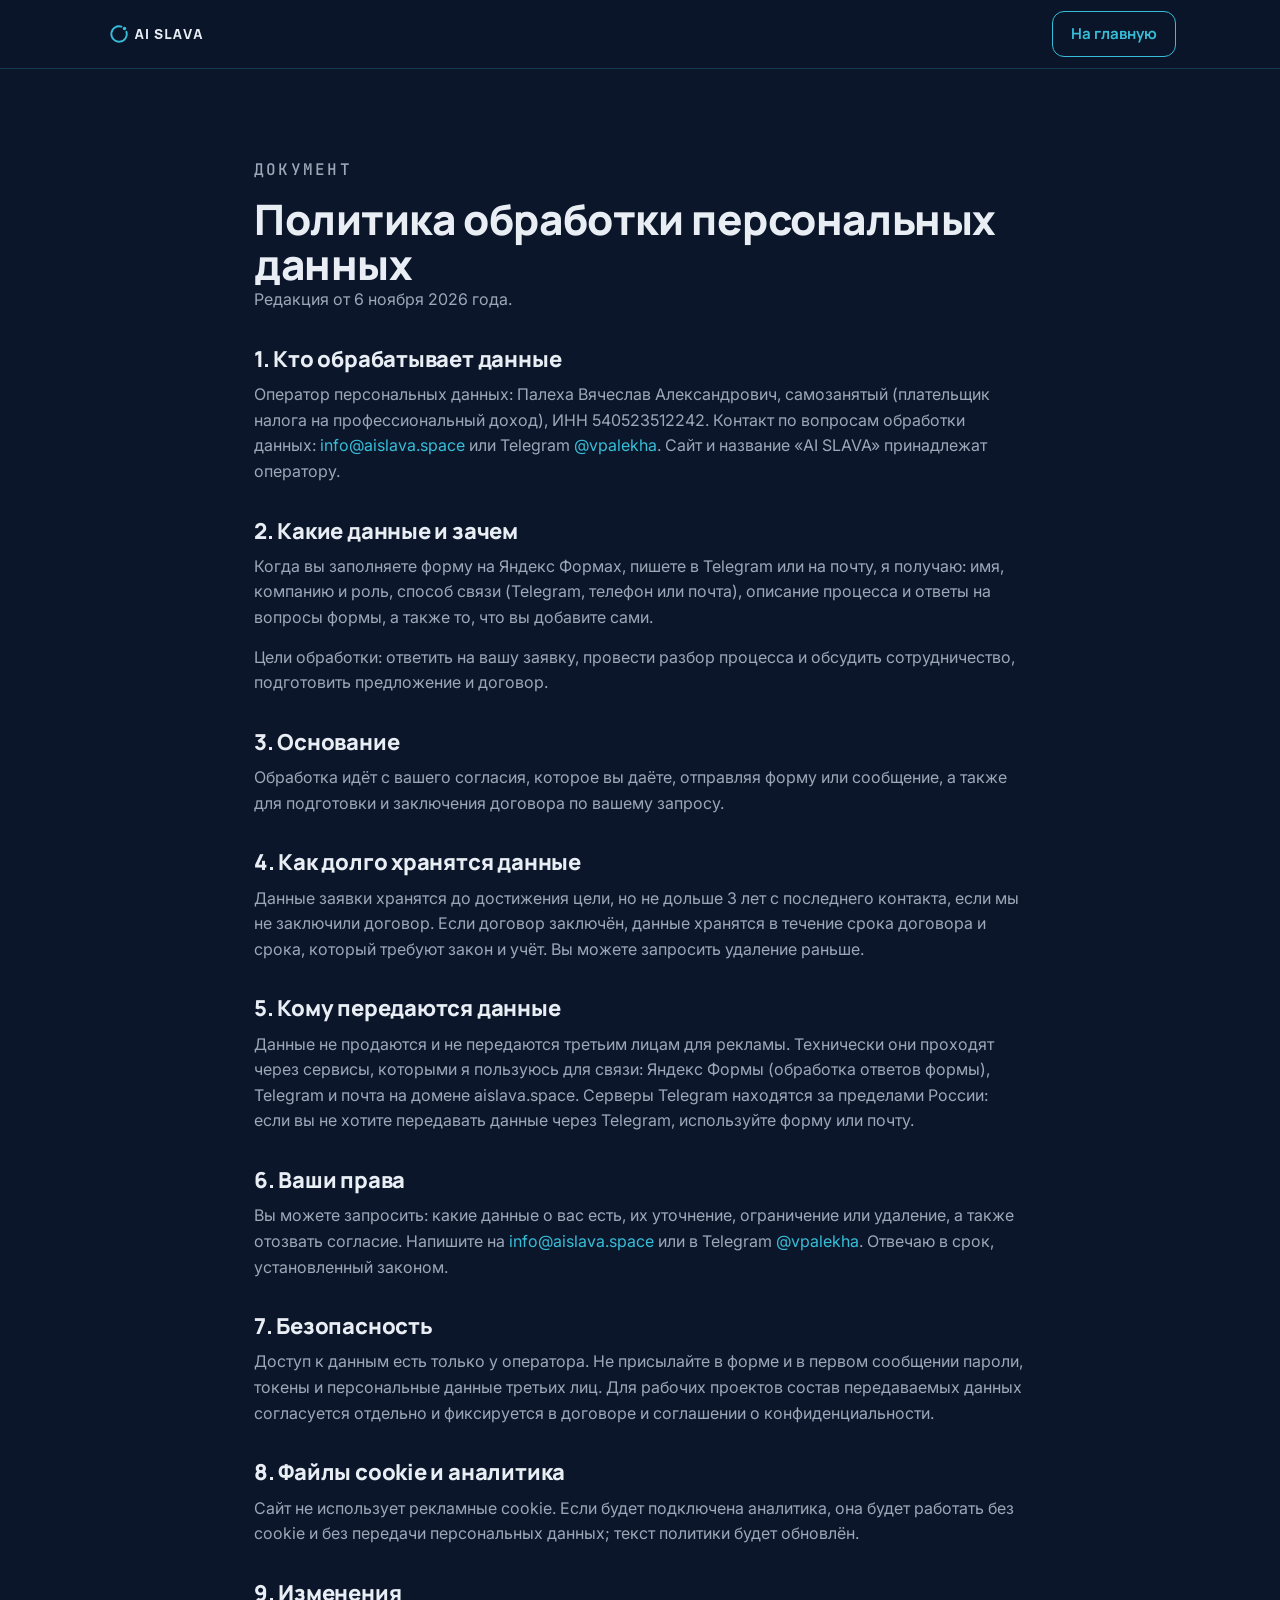
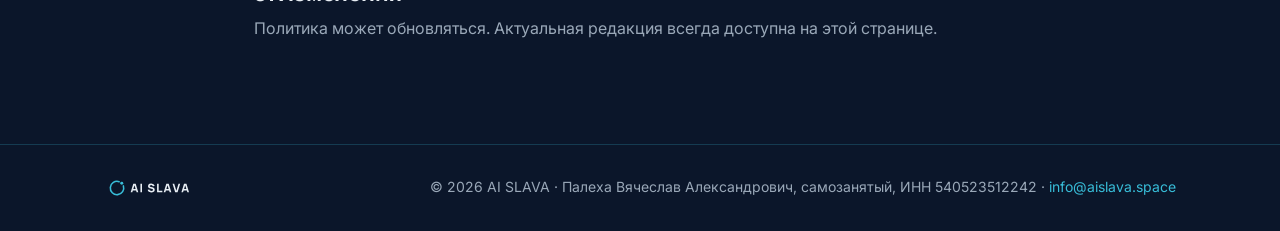
==== privacy.html @ 6f070983 "AI SLAVA landing v0.4: logistics-wide positioning, pilot, privacy policy Co-authored-by: Cursor <cur" ====
<!DOCTYPE html>
<html lang="ru">
<head>
  <meta charset="utf-8">
  <meta name="viewport" content="width=device-width, initial-scale=1">
  <title>Политика обработки персональных данных — AI SLAVA</title>
  <meta name="description" content="Как AI SLAVA обрабатывает персональные данные, которые вы оставляете в форме или в Telegram.">
  <meta name="theme-color" content="#0B162A">
  <meta name="robots" content="index, follow">
  <link rel="canonical" href="https://vyacheslavpalekha-maker.github.io/ai-slava-site/privacy.html">
  <link rel="icon" href="assets/logo/ai-slava-mark-on-dark.svg" type="image/svg+xml">
  <link rel="stylesheet" href="styles.css">
</head>
<body>

<header class="header">
  <div class="wrap header-inner">
    <a class="brand" href="./"><img src="assets/logo/ai-slava-horizontal-on-dark.svg" alt="AI SLAVA"></a>
    <a class="btn ghost" href="./">На главную</a>
  </div>
</header>

<main>
  <section class="section">
    <div class="wrap narrow doc">
      <p class="kicker">Документ</p>
      <h1 style="font-size:clamp(28px,4vw,42px)">Политика обработки персональных данных</h1>
      <p class="fine">Редакция от 6 ноября 2026 года.</p>

      <h2>1. Кто обрабатывает данные</h2>
      <p>Оператор персональных данных: Палеха Вячеслав Александрович, самозанятый (плательщик налога на профессиональный доход), ИНН 540523512242. Контакт по вопросам обработки данных: <a href="mailto:info@aislava.space">info@aislava.space</a> или Telegram <a href="https://t.me/vpalekha">@vpalekha</a>. Сайт и название «AI SLAVA» принадлежат оператору.</p>

      <h2>2. Какие данные и зачем</h2>
      <p>Когда вы заполняете форму на Яндекс Формах, пишете в Telegram или на почту, я получаю: имя, компанию и роль, способ связи (Telegram, телефон или почта), описание процесса и ответы на вопросы формы, а также то, что вы добавите сами.</p>
      <p>Цели обработки: ответить на вашу заявку, провести разбор процесса и обсудить сотрудничество, подготовить предложение и договор.</p>

      <h2>3. Основание</h2>
      <p>Обработка идёт с вашего согласия, которое вы даёте, отправляя форму или сообщение, а также для подготовки и заключения договора по вашему запросу.</p>

      <h2>4. Как долго хранятся данные</h2>
      <p>Данные заявки хранятся до достижения цели, но не дольше 3 лет с последнего контакта, если мы не заключили договор. Если договор заключён, данные хранятся в течение срока договора и срока, который требуют закон и учёт. Вы можете запросить удаление раньше.</p>

      <h2>5. Кому передаются данные</h2>
      <p>Данные не продаются и не передаются третьим лицам для рекламы. Технически они проходят через сервисы, которыми я пользуюсь для связи: Яндекс Формы (обработка ответов формы), Telegram и почта на домене aislava.space. Серверы Telegram находятся за пределами России: если вы не хотите передавать данные через Telegram, используйте форму или почту.</p>

      <h2>6. Ваши права</h2>
      <p>Вы можете запросить: какие данные о вас есть, их уточнение, ограничение или удаление, а также отозвать согласие. Напишите на <a href="mailto:info@aislava.space">info@aislava.space</a> или в Telegram <a href="https://t.me/vpalekha">@vpalekha</a>. Отвечаю в срок, установленный законом.</p>

      <h2>7. Безопасность</h2>
      <p>Доступ к данным есть только у оператора. Не присылайте в форме и в первом сообщении пароли, токены и персональные данные третьих лиц. Для рабочих проектов состав передаваемых данных согласуется отдельно и фиксируется в договоре и соглашении о конфиденциальности.</p>

      <h2>8. Файлы cookie и аналитика</h2>
      <p>Сайт не использует рекламные cookie. Если будет подключена аналитика, она будет работать без cookie и без передачи персональных данных; текст политики будет обновлён.</p>

      <h2>9. Изменения</h2>
      <p>Политика может обновляться. Актуальная редакция всегда доступна на этой странице.</p>
    </div>
  </section>
</main>

<footer class="footer">
  <div class="wrap footer-inner">
    <img src="assets/logo/ai-slava-horizontal-on-dark.svg" alt="AI SLAVA" width="170" height="26">
    <span>© 2026 AI SLAVA · Палеха Вячеслав Александрович, самозанятый, ИНН 540523512242 · <a href="mailto:info@aislava.space">info@aislava.space</a></span>
  </div>
</footer>

</body>
</html>
---- styles.css ----
/* AI SLAVA · лендинг v0.3 · стили по Brand Kit v1.0 */
@font-face { font-family: "Manrope"; src: url("fonts/Manrope.woff2") format("woff2"); font-weight: 200 800; font-display: swap; }
@font-face { font-family: "Inter"; src: url("fonts/Inter.woff2") format("woff2"); font-weight: 100 900; font-display: swap; }
@font-face { font-family: "JetBrains Mono"; src: url("fonts/JetBrainsMono.woff2") format("woff2"); font-weight: 100 800; font-display: swap; }

:root {
  --navy: #0B162A;
  --panel: #122036;
  --cyan: #38BDD8;
  --cloud: #E8EEF4;
  --slate: #9AA8B8;
  --mint: #7DCEA0;
  --line: rgba(56, 189, 216, 0.22);
  --head: "Manrope", "Segoe UI", sans-serif;
  --text: "Inter", "Segoe UI", sans-serif;
  --mono: "JetBrains Mono", "Consolas", monospace;
  --wrap: 1120px;
}

* { box-sizing: border-box; }
html { scroll-behavior: smooth; scroll-padding-top: 84px; }
body {
  margin: 0;
  background: var(--navy);
  color: var(--cloud);
  font-family: var(--text);
  font-size: 18px;
  line-height: 1.6;
  -webkit-font-smoothing: antialiased;
}
img { max-width: 100%; display: block; }
a { color: var(--cyan); text-decoration: none; }
a:hover { text-decoration: underline; }
p { margin: 0 0 14px; }
.wrap { max-width: var(--wrap); margin: 0 auto; padding: 0 24px; }

h1, h2, h3 { font-family: var(--head); font-weight: 800; margin: 0; letter-spacing: -0.01em; }
h1 { font-size: clamp(34px, 5.2vw, 56px); line-height: 1.08; }
h2 { font-size: clamp(28px, 3.6vw, 38px); line-height: 1.15; }
h3 { font-size: 21px; line-height: 1.3; font-weight: 700; }
.kicker { font-family: var(--mono); font-weight: 500; font-size: 13px; letter-spacing: 0.14em; text-transform: uppercase; color: var(--cyan); margin-bottom: 14px; }
.lead { font-size: 20px; color: var(--slate); max-width: 720px; }
.muted { color: var(--slate); }
.fine { font-size: 14px; color: var(--slate); }

/* кнопки и теги */
.btn { display: inline-block; font-family: var(--head); font-weight: 700; font-size: 16px; padding: 14px 26px; border-radius: 12px; background: var(--cyan); color: var(--navy); border: 1.5px solid var(--cyan); transition: transform .15s; }
.btn:hover { text-decoration: none; transform: translateY(-1px); }
.btn.ghost { background: transparent; color: var(--cyan); }
.tag { display: inline-block; font-family: var(--mono); font-weight: 500; font-size: 13px; letter-spacing: 0.04em; padding: 5px 14px; border: 1px solid var(--line); border-radius: 999px; color: var(--cloud); background: rgba(56, 189, 216, 0.06); }
.tag.result { color: var(--mint); border-color: rgba(125, 206, 160, .5); background: rgba(125, 206, 160, .07); }
.card { background: var(--panel); border: 1px solid var(--line); border-radius: 16px; padding: 26px; }

/* шапка */
.header { position: sticky; top: 0; z-index: 10; background: rgba(11, 22, 42, .92); backdrop-filter: blur(8px); border-bottom: 1px solid var(--line); }
.header-inner { display: flex; align-items: center; justify-content: space-between; gap: 24px; height: 68px; }
.brand img { height: 30px; width: auto; }
.nav { display: flex; gap: 26px; }
.nav a { color: var(--slate); font-size: 15px; }
.nav a:hover { color: var(--cloud); text-decoration: none; }
.header .btn { padding: 10px 18px; font-size: 15px; }

/* секции */
.section { padding: 88px 0; }
.section.alt { background: #0E1B31; border-top: 1px solid var(--line); border-bottom: 1px solid var(--line); }
.section-head { margin-bottom: 40px; }

/* герой */
.hero { position: relative; padding: 96px 0 80px; overflow: hidden; }
.hero::before { content: ""; position: absolute; inset: 0; background: url("assets/patterns/route.svg") repeat; background-size: 200px; opacity: .55;
  -webkit-mask-image: linear-gradient(90deg, transparent 35%, #000 100%); mask-image: linear-gradient(90deg, transparent 35%, #000 100%); }
.hero .wrap { position: relative; }
.hero h1 { max-width: 820px; }
.hero .lead { margin: 24px 0 32px; }
.hero-actions { display: flex; gap: 14px; flex-wrap: wrap; align-items: center; margin-bottom: 14px; }
.hero-note { margin-bottom: 36px; }
:focus-visible { outline: 2px solid var(--cyan); outline-offset: 3px; border-radius: 4px; }
.chips { display: flex; gap: 10px; flex-wrap: wrap; }

/* услуги */
.grid-3 { display: grid; grid-template-columns: repeat(3, 1fr); gap: 20px; }
.loss { border-top: 2px solid rgba(56, 189, 216, .5); }
.loss .num { font-family: var(--mono); font-weight: 500; font-size: 14px; color: var(--cyan); letter-spacing: .1em; margin-bottom: 10px; }
.loss p { color: var(--slate); font-size: 16px; margin: 8px 0 0; }

.services-grid { display: grid; grid-template-columns: repeat(6, 1fr); gap: 20px; }
.services-grid .service { grid-column: span 2; }
.services-grid .service.wide { grid-column: span 3; }
.services-grid .service.featured { grid-column: 1 / -1; display: grid; grid-template-columns: 1fr 1.2fr; gap: 36px; align-items: center; border-color: rgba(125, 206, 160, .5); background: linear-gradient(135deg, #14263f 0%, var(--panel) 70%); padding: 34px; }
.featured-head { display: flex; gap: 20px; align-items: center; }
.featured-head img { margin-bottom: 0; width: 56px; height: 56px; flex: none; }
.featured-head h3 { font-size: 28px; margin-top: 10px; }
.featured-body p { font-size: 17px; color: var(--cloud); margin: 0 0 12px; }
.featured-body .plus { color: var(--slate); }
.featured-body .plus b { color: var(--mint); font-weight: 600; }
.service img { width: 44px; height: 44px; margin-bottom: 16px; }
.service p { color: var(--slate); font-size: 16px; margin: 8px 0 0; }
.note { margin-top: 28px; }

/* процесс */
.steps { display: grid; grid-template-columns: repeat(4, 1fr); gap: 20px; counter-reset: s; }
.step { position: relative; }
.step .num { font-family: var(--mono); font-weight: 500; font-size: 14px; color: var(--cyan); letter-spacing: .1em; margin-bottom: 10px; }
.step p { color: var(--slate); font-size: 16px; margin: 8px 0 0; }
.step .when { margin-top: 14px; }

/* кейс */
.case { display: grid; grid-template-columns: 1.05fr 1fr; gap: 40px; align-items: center; }
.case-cover { border: 1px solid var(--line); border-radius: 18px; overflow: hidden; }
.case-title { font-size: clamp(26px, 3.2vw, 34px); line-height: 1.15; font-weight: 800; margin: 14px 0 16px; }
.case-text { min-width: 0; }
.case-media { display: flex; flex-direction: column; gap: 20px; order: -1; min-width: 0; }
.demo { display: grid; grid-template-columns: 230px 1fr; gap: 20px; align-items: center; background: var(--panel); border: 1px solid var(--line); border-radius: 18px; padding: 16px; }
.demo video { width: 100%; aspect-ratio: 2 / 3; border-radius: 12px; background: var(--navy); object-fit: cover; }
.demo-text p { margin: 8px 0 0; font-size: 15px; color: var(--slate); }
.case-stats { display: grid; grid-template-columns: repeat(3, 1fr); gap: 12px; margin: 26px 0; }
.stat { background: var(--panel); border: 1px solid var(--line); border-radius: 14px; padding: 16px 16px; min-width: 0; }
.stat b { display: block; font-family: var(--head); font-weight: 800; font-size: 30px; line-height: 1.05; color: var(--mint); white-space: nowrap; }
.stat span { font-size: 14px; color: var(--slate); }
.case-points { margin: 0 0 26px; padding: 0; list-style: none; }
.case-points li { padding-left: 20px; position: relative; margin-bottom: 8px; color: var(--cloud); font-size: 17px; }
.case-points li::before { content: ""; position: absolute; left: 0; top: .7em; width: 8px; height: 8px; border-radius: 50%; background: var(--cyan); }

/* вторичная ссылка, ховеры */
.link-arrow { font-family: var(--head); font-weight: 600; font-size: 16px; color: var(--cyan); align-self: center; padding: 14px 4px; }
.link-arrow span { display: inline-block; transition: transform .15s; }
.link-arrow:hover { text-decoration: none; }
.link-arrow:hover span { transform: translateX(4px); }
.card { transition: border-color .15s; }
.card:hover { border-color: var(--cyan); }

/* что на выходе */
.deliver { display: grid; grid-template-columns: 1.1fr 1fr; gap: 48px; align-items: center; }
.deliver h2 { margin-bottom: 22px; }
.check { list-style: none; margin: 0 0 20px; padding: 0; }
.check li { position: relative; padding-left: 28px; margin-bottom: 12px; font-size: 17px; color: var(--slate); }
.check li b { color: var(--cloud); font-weight: 600; }
.check li::before { content: ""; position: absolute; left: 0; top: .45em; width: 14px; height: 8px; border-left: 2.5px solid var(--cyan); border-bottom: 2.5px solid var(--cyan); transform: rotate(-45deg); }
.mock { background: var(--panel); border: 1px solid var(--line); border-radius: 18px; padding: 26px; }
.mock-top { display: flex; justify-content: space-between; align-items: center; gap: 12px; flex-wrap: wrap; margin-bottom: 18px; }
.mock-title { font-family: var(--head); font-weight: 800; font-size: 24px; margin-bottom: 18px; }
.mock-cols { display: grid; grid-template-columns: 1fr 1fr; gap: 14px; }
.mock-col { border: 1px solid var(--line); border-radius: 12px; padding: 16px; }
.mock-col.first { border-color: var(--cyan); }
.mock-col p { margin: 6px 0 0; font-size: 15px; color: var(--cloud); }
.mock-label { font-family: var(--mono); font-size: 13px; letter-spacing: .12em; text-transform: uppercase; color: var(--slate); }
.mock-col.first .mock-label { color: var(--cyan); }
.labels { display: flex; gap: 8px; flex-wrap: wrap; margin-top: 10px; }

/* кому подходит */
.split { display: grid; grid-template-columns: 1fr 1fr; gap: 20px; }
.fit h3 { margin-bottom: 14px; }
.fit ul { margin: 0; padding: 0; list-style: none; }
.fit li { position: relative; padding-left: 22px; margin-bottom: 11px; font-size: 16px; color: var(--slate); }
.fit li::before { content: ""; position: absolute; left: 0; top: .62em; width: 9px; height: 9px; border-radius: 50%; }
.fit.yes li::before { background: var(--cyan); }
.fit.no li::before { background: transparent; border: 2px solid var(--slate); }
.fit.yes { border-color: rgba(56, 189, 216, .45); }

/* ещё работы */
.work { display: flex; flex-direction: column; gap: 6px; }
.work h3 { margin-top: 10px; }
.work p { color: var(--slate); font-size: 16px; flex: 1; margin: 8px 0 14px; }
.mono { font-family: var(--mono); }
.work .tag { align-self: flex-start; }

/* факты об авторе */
.facts { display: grid; grid-template-columns: repeat(3, 1fr); gap: 16px; margin-top: 44px; }
.facts .stat { padding: 22px 24px; }
.facts .stat b { color: var(--cyan); font-size: 44px; }
.facts .stat span { font-size: 15px; }

/* основатель */
.founder { display: grid; grid-template-columns: 280px 1fr; gap: 44px; align-items: center; }
.founder img { border-radius: 18px; border: 1px solid var(--line); width: 100%; aspect-ratio: 4 / 5; object-fit: cover; object-position: 50% 0; }
.founder h2 { margin-bottom: 16px; }

/* контакты */
.cta { text-align: center; background: var(--panel); border: 1px solid var(--line); border-radius: 22px; padding: 56px 28px; position: relative; overflow: hidden; }
.cta::before { content: ""; position: absolute; inset: 0; background: url("assets/patterns/nodes.svg") repeat; opacity: .5; }
.cta > * { position: relative; }
.cta .lead { margin: 18px auto 30px; }
.cta-actions { display: flex; gap: 14px; justify-content: center; flex-wrap: wrap; }
.contacts { display: flex; gap: 28px; justify-content: center; flex-wrap: wrap; margin-top: 30px; font-size: 16px; }
.cta-note { margin: 22px auto 0; max-width: 560px; }

.footer { border-top: 1px solid var(--line); padding: 30px 0; color: var(--slate); font-size: 14px; }
.footer-inner { display: flex; justify-content: space-between; gap: 20px; flex-wrap: wrap; align-items: center; }
.footer img { height: 26px; width: auto; }

@media (max-width: 900px) {
  .grid-3 { grid-template-columns: 1fr 1fr; }
  .steps { grid-template-columns: 1fr 1fr; }
  .case, .founder, .deliver, .split { grid-template-columns: 1fr; }
  .case-media { order: 0; }
  .services-grid { grid-template-columns: 1fr 1fr; }
  .services-grid .service, .services-grid .service.wide { grid-column: span 1; }
  .services-grid .service.featured { grid-column: 1 / -1; grid-template-columns: 1fr; gap: 20px; }
  .founder img { max-width: 260px; }
  .nav { display: none; }
}
@media (max-width: 600px) {
  .header .btn { font-size: 13px; padding: 8px 12px; }
  .header-inner { gap: 12px; }
  .brand img { height: 24px; }
  .case-stats, .facts { grid-template-columns: 1fr; }
  .demo { grid-template-columns: 1fr; }
  .demo video { max-width: 260px; margin: 0 auto; }
  .mock-cols { grid-template-columns: 1fr; }
  .hero-actions .btn, .cta-actions .btn { width: 100%; text-align: center; height: 56px; line-height: 28px; }
  .hero-actions { gap: 8px; }
  .stat b { font-size: 28px; }
  .grid-3, .steps, .services-grid { grid-template-columns: 1fr; }
  .services-grid .service.featured { padding: 24px; }
  .featured-head h3 { font-size: 24px; }
  .hero-actions { flex-direction: column; align-items: stretch; }
  .chips .tag { border-radius: 14px; }
  .facts .stat b { font-size: 36px; }
  .section { padding: 60px 0; }
  .hero { padding: 64px 0 56px; }
}

/* ===== v0.4 ===== */
.ribbon { display: inline-flex; align-items: center; gap: 10px; margin: 0 0 28px; padding: 9px 18px; border: 1px solid rgba(125, 206, 160, .5); border-radius: 999px; background: rgba(125, 206, 160, .07); color: var(--mint); font-family: var(--mono); font-size: 14px; letter-spacing: .03em; }
.ribbon:hover { text-decoration: none; background: rgba(125, 206, 160, .14); }
.ribbon .dot { width: 8px; height: 8px; border-radius: 50%; background: var(--mint); }
.hero-founder { display: flex; align-items: center; gap: 14px; margin: 0 0 22px; }
.hero-founder img { width: 56px; height: 56px; border-radius: 50%; object-fit: cover; object-position: 50% 8%; border: 1px solid var(--line); flex: none; }
.hero-founder b { display: block; font-family: var(--head); font-weight: 700; font-size: 16px; }
.hero-founder span { font-size: 14px; color: var(--slate); }
.tag.method { color: var(--slate); border-color: rgba(154, 168, 184, .45); background: rgba(154, 168, 184, .07); }

.seg-grid { display: grid; grid-template-columns: 1fr 1fr; gap: 20px; }
.seg h3 { margin-bottom: 14px; }
.seg ul { margin: 0; padding: 0; list-style: none; }
.seg li { position: relative; padding-left: 20px; margin-bottom: 10px; font-size: 16px; color: var(--slate); }
.seg li::before { content: ""; position: absolute; left: 0; top: .62em; width: 8px; height: 8px; border-radius: 50%; background: var(--cyan); }

.dept { display: flex; flex-direction: column; gap: 6px; }
.dept .tag { align-self: flex-start; }
.dept h3 { margin-top: 10px; }
.dept p { color: var(--slate); font-size: 16px; margin: 8px 0 0; }

.narrow { max-width: 820px; }
.acc { background: var(--panel); border: 1px solid var(--line); border-radius: 14px; margin-bottom: 12px; padding: 0 22px; }
.acc summary { cursor: pointer; list-style: none; padding: 18px 28px 18px 0; font-family: var(--head); font-weight: 700; font-size: 18px; position: relative; }
.acc summary::-webkit-details-marker { display: none; }
.acc summary::after { content: "+"; position: absolute; right: 0; top: 50%; transform: translateY(-50%); font-family: var(--mono); font-size: 22px; color: var(--cyan); }
.acc[open] summary::after { content: "–"; }
.acc[open] { border-color: var(--cyan); }
.acc p { margin: 0 0 18px; color: var(--slate); font-size: 16px; }

.pilot { display: grid; grid-template-columns: 1fr 1.1fr; gap: 44px; align-items: start; padding: 40px; border-color: rgba(125, 206, 160, .5); background: linear-gradient(135deg, #14263f 0%, var(--panel) 70%); }
.pilot-cols { display: grid; gap: 22px; }
.pilot .check { margin: 10px 0 0; }
.pilot .check li { font-size: 16px; margin-bottom: 8px; }

.doc h2 { font-size: 22px; margin: 34px 0 10px; }
.doc p { color: var(--slate); font-size: 16px; }

@media (max-width: 900px) {
  .seg-grid, .pilot { grid-template-columns: 1fr; }
  .pilot { padding: 26px; gap: 28px; }
}
@media (max-width: 900px) {
  .facts { grid-template-columns: 1fr; }
  .facts .stat b { white-space: normal; }
}
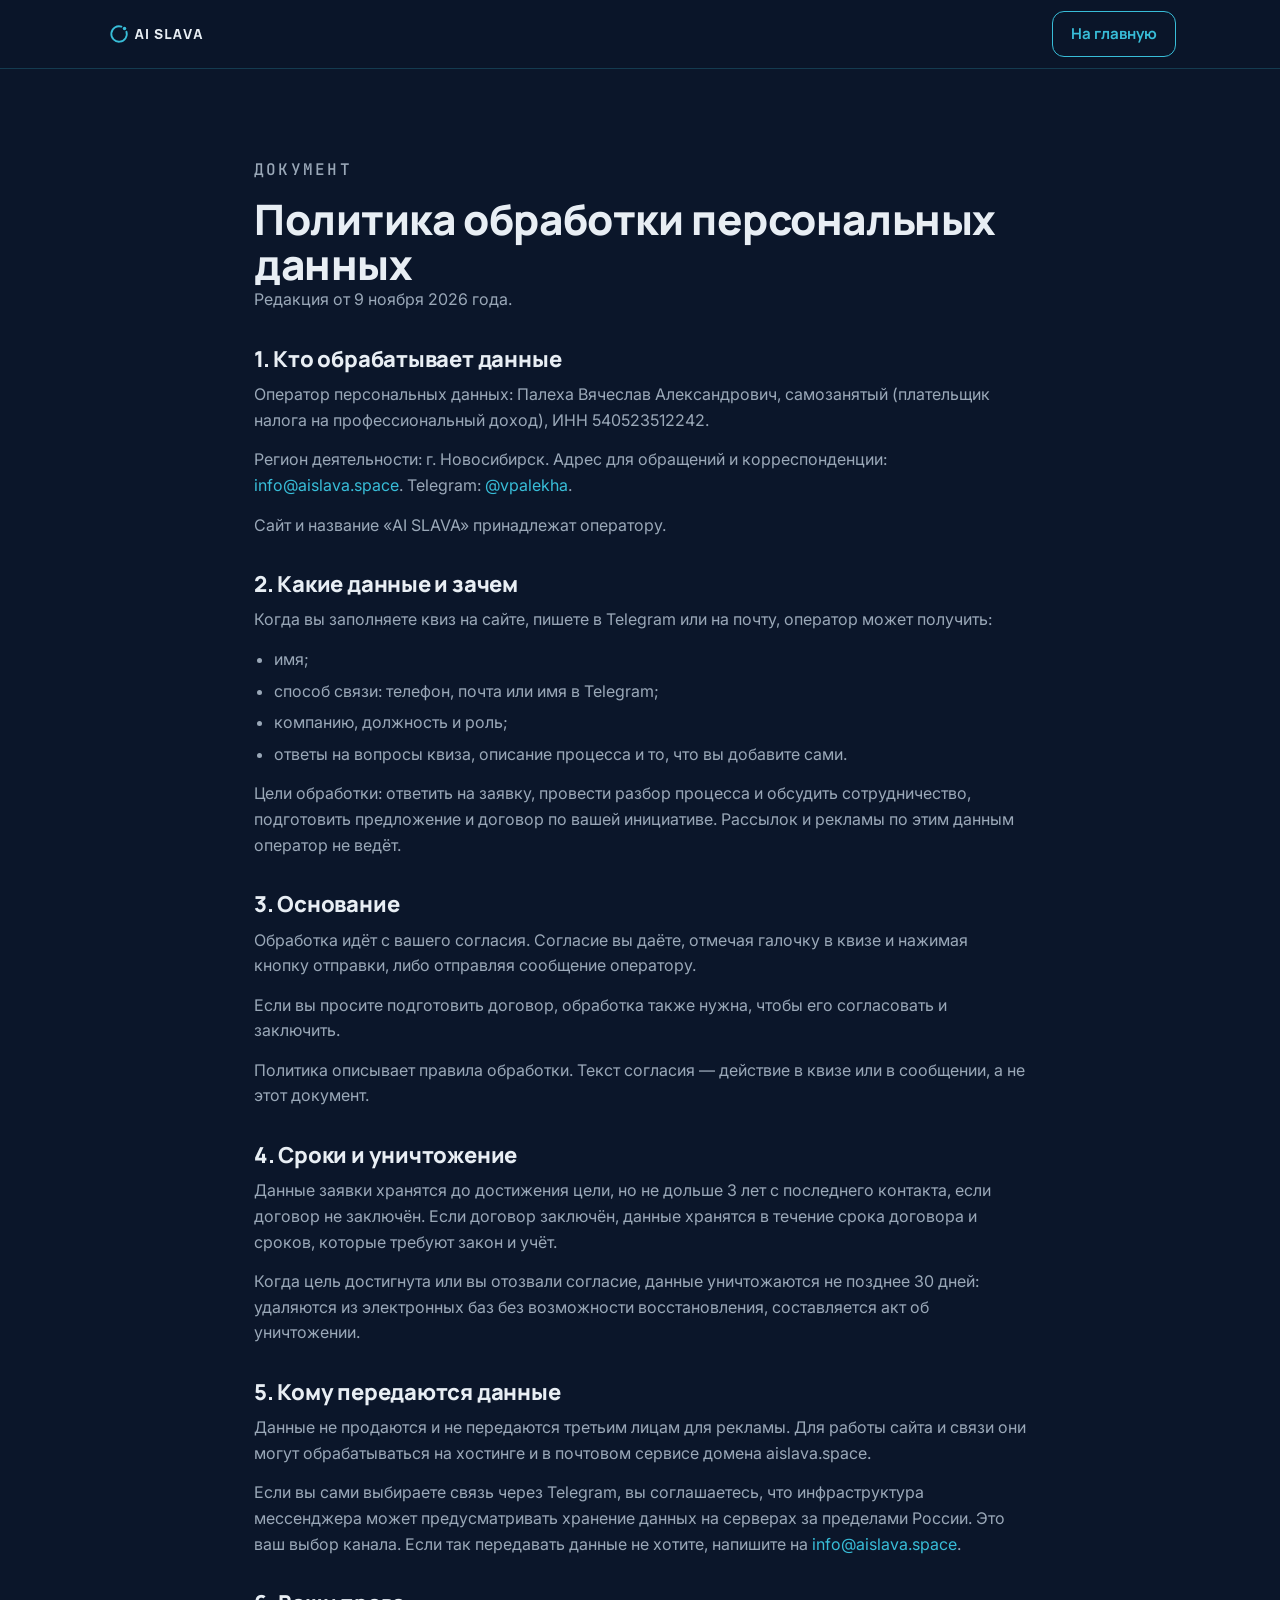
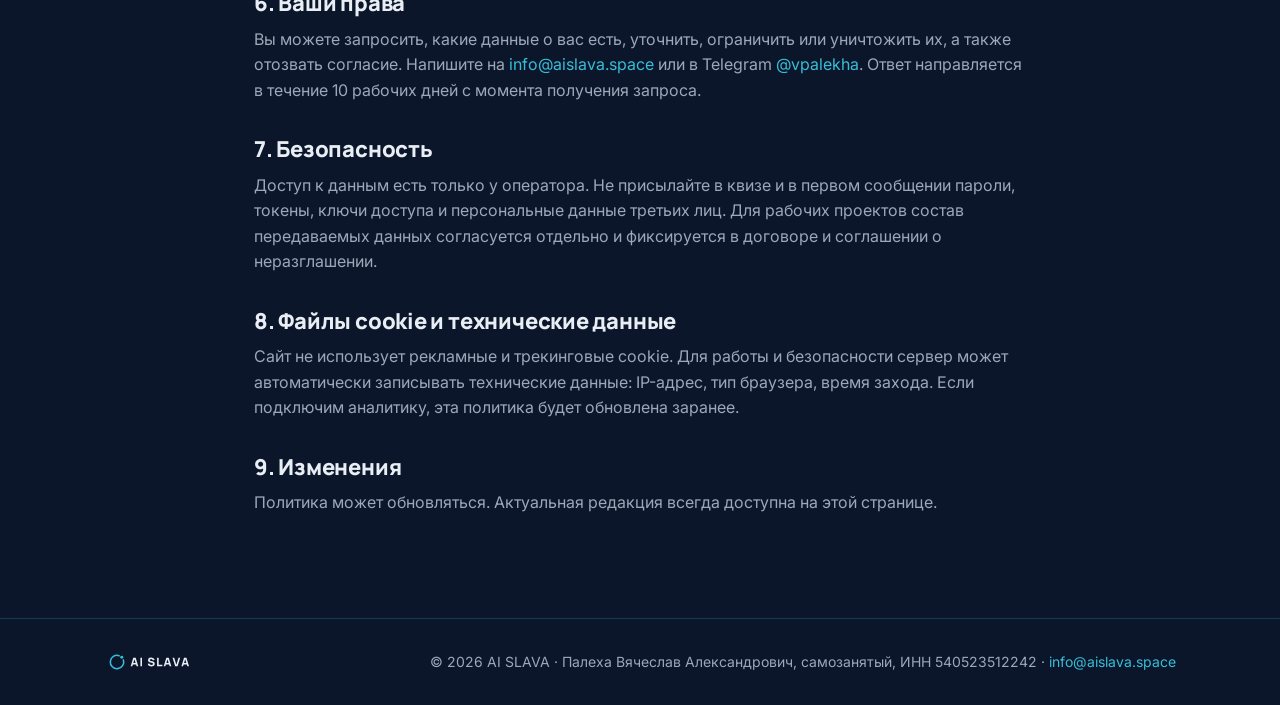
==== commit 1f154bf1: "Publish AI SLAVA landing v0.5 on aislava.space Co-authored-by: Cursor <cursoragent@cursor.com>" ====
--- a/privacy.html
+++ b/privacy.html
@@ -4,10 +4,10 @@
   <meta charset="utf-8">
   <meta name="viewport" content="width=device-width, initial-scale=1">
   <title>Политика обработки персональных данных — AI SLAVA</title>
-  <meta name="description" content="Как AI SLAVA обрабатывает персональные данные, которые вы оставляете в форме или в Telegram.">
+  <meta name="description" content="Как AI SLAVA обрабатывает персональные данные, которые вы оставляете в квизе, в Telegram или на почте.">
   <meta name="theme-color" content="#0B162A">
   <meta name="robots" content="index, follow">
-  <link rel="canonical" href="https://vyacheslavpalekha-maker.github.io/ai-slava-site/privacy.html">
+  <link rel="canonical" href="https://aislava.space/privacy.html">
   <link rel="icon" href="assets/logo/ai-slava-mark-on-dark.svg" type="image/svg+xml">
   <link rel="stylesheet" href="styles.css">
 </head>
@@ -25,32 +25,44 @@
     <div class="wrap narrow doc">
       <p class="kicker">Документ</p>
       <h1 style="font-size:clamp(28px,4vw,42px)">Политика обработки персональных данных</h1>
-      <p class="fine">Редакция от 6 ноября 2026 года.</p>
+      <p class="fine">Редакция от 9 ноября 2026 года.</p>
 
       <h2>1. Кто обрабатывает данные</h2>
-      <p>Оператор персональных данных: Палеха Вячеслав Александрович, самозанятый (плательщик налога на профессиональный доход), ИНН 540523512242. Контакт по вопросам обработки данных: <a href="mailto:info@aislava.space">info@aislava.space</a> или Telegram <a href="https://t.me/vpalekha">@vpalekha</a>. Сайт и название «AI SLAVA» принадлежат оператору.</p>
+      <p>Оператор персональных данных: Палеха Вячеслав Александрович, самозанятый (плательщик налога на профессиональный доход), ИНН 540523512242.</p>
+      <p>Регион деятельности: г. Новосибирск. Адрес для обращений и корреспонденции: <a href="mailto:info@aislava.space">info@aislava.space</a>. Telegram: <a href="https://t.me/vpalekha">@vpalekha</a>.</p>
+      <p>Сайт и название «AI SLAVA» принадлежат оператору.</p>
 
       <h2>2. Какие данные и зачем</h2>
-      <p>Когда вы заполняете форму на Яндекс Формах, пишете в Telegram или на почту, я получаю: имя, компанию и роль, способ связи (Telegram, телефон или почта), описание процесса и ответы на вопросы формы, а также то, что вы добавите сами.</p>
-      <p>Цели обработки: ответить на вашу заявку, провести разбор процесса и обсудить сотрудничество, подготовить предложение и договор.</p>
+      <p>Когда вы заполняете квиз на сайте, пишете в Telegram или на почту, оператор может получить:</p>
+      <ul>
+        <li>имя;</li>
+        <li>способ связи: телефон, почта или имя в Telegram;</li>
+        <li>компанию, должность и роль;</li>
+        <li>ответы на вопросы квиза, описание процесса и то, что вы добавите сами.</li>
+      </ul>
+      <p>Цели обработки: ответить на заявку, провести разбор процесса и обсудить сотрудничество, подготовить предложение и договор по вашей инициативе. Рассылок и рекламы по этим данным оператор не ведёт.</p>
 
       <h2>3. Основание</h2>
-      <p>Обработка идёт с вашего согласия, которое вы даёте, отправляя форму или сообщение, а также для подготовки и заключения договора по вашему запросу.</p>
+      <p>Обработка идёт с вашего согласия. Согласие вы даёте, отмечая галочку в квизе и нажимая кнопку отправки, либо отправляя сообщение оператору.</p>
+      <p>Если вы просите подготовить договор, обработка также нужна, чтобы его согласовать и заключить.</p>
+      <p>Политика описывает правила обработки. Текст согласия — действие в квизе или в сообщении, а не этот документ.</p>
 
-      <h2>4. Как долго хранятся данные</h2>
-      <p>Данные заявки хранятся до достижения цели, но не дольше 3 лет с последнего контакта, если мы не заключили договор. Если договор заключён, данные хранятся в течение срока договора и срока, который требуют закон и учёт. Вы можете запросить удаление раньше.</p>
+      <h2>4. Сроки и уничтожение</h2>
+      <p>Данные заявки хранятся до достижения цели, но не дольше 3 лет с последнего контакта, если договор не заключён. Если договор заключён, данные хранятся в течение срока договора и сроков, которые требуют закон и учёт.</p>
+      <p>Когда цель достигнута или вы отозвали согласие, данные уничтожаются не позднее 30 дней: удаляются из электронных баз без возможности восстановления, составляется акт об уничтожении.</p>
 
       <h2>5. Кому передаются данные</h2>
-      <p>Данные не продаются и не передаются третьим лицам для рекламы. Технически они проходят через сервисы, которыми я пользуюсь для связи: Яндекс Формы (обработка ответов формы), Telegram и почта на домене aislava.space. Серверы Telegram находятся за пределами России: если вы не хотите передавать данные через Telegram, используйте форму или почту.</p>
+      <p>Данные не продаются и не передаются третьим лицам для рекламы. Для работы сайта и связи они могут обрабатываться на хостинге и в почтовом сервисе домена aislava.space.</p>
+      <p>Если вы сами выбираете связь через Telegram, вы соглашаетесь, что инфраструктура мессенджера может предусматривать хранение данных на серверах за пределами России. Это ваш выбор канала. Если так передавать данные не хотите, напишите на <a href="mailto:info@aislava.space">info@aislava.space</a>.</p>
 
       <h2>6. Ваши права</h2>
-      <p>Вы можете запросить: какие данные о вас есть, их уточнение, ограничение или удаление, а также отозвать согласие. Напишите на <a href="mailto:info@aislava.space">info@aislava.space</a> или в Telegram <a href="https://t.me/vpalekha">@vpalekha</a>. Отвечаю в срок, установленный законом.</p>
+      <p>Вы можете запросить, какие данные о вас есть, уточнить, ограничить или уничтожить их, а также отозвать согласие. Напишите на <a href="mailto:info@aislava.space">info@aislava.space</a> или в Telegram <a href="https://t.me/vpalekha">@vpalekha</a>. Ответ направляется в течение 10 рабочих дней с момента получения запроса.</p>
 
       <h2>7. Безопасность</h2>
-      <p>Доступ к данным есть только у оператора. Не присылайте в форме и в первом сообщении пароли, токены и персональные данные третьих лиц. Для рабочих проектов состав передаваемых данных согласуется отдельно и фиксируется в договоре и соглашении о конфиденциальности.</p>
+      <p>Доступ к данным есть только у оператора. Не присылайте в квизе и в первом сообщении пароли, токены, ключи доступа и персональные данные третьих лиц. Для рабочих проектов состав передаваемых данных согласуется отдельно и фиксируется в договоре и соглашении о неразглашении.</p>
 
-      <h2>8. Файлы cookie и аналитика</h2>
-      <p>Сайт не использует рекламные cookie. Если будет подключена аналитика, она будет работать без cookie и без передачи персональных данных; текст политики будет обновлён.</p>
+      <h2>8. Файлы cookie и технические данные</h2>
+      <p>Сайт не использует рекламные и трекинговые cookie. Для работы и безопасности сервер может автоматически записывать технические данные: IP-адрес, тип браузера, время захода. Если подключим аналитику, эта политика будет обновлена заранее.</p>
 
       <h2>9. Изменения</h2>
       <p>Политика может обновляться. Актуальная редакция всегда доступна на этой странице.</p>
--- a/styles.css
+++ b/styles.css
@@ -1,4 +1,4 @@
-/* AI SLAVA · лендинг v0.3 · стили по Brand Kit v1.0 */
+/* AI SLAVA · лендинг v0.5 · стили по Brand Kit v1.0 */
 @font-face { font-family: "Manrope"; src: url("fonts/Manrope.woff2") format("woff2"); font-weight: 200 800; font-display: swap; }
 @font-face { font-family: "Inter"; src: url("fonts/Inter.woff2") format("woff2"); font-weight: 100 900; font-display: swap; }
 @font-face { font-family: "JetBrains Mono"; src: url("fonts/JetBrainsMono.woff2") format("woff2"); font-weight: 100 800; font-display: swap; }
@@ -164,16 +164,16 @@
 .mono { font-family: var(--mono); }
 .work .tag { align-self: flex-start; }
 
-/* факты об авторе */
+/* основатель */
+.founder { display: grid; grid-template-columns: 1.05fr 1fr; gap: 44px; align-items: start; }
+.founder-photos { display: grid; grid-template-columns: 1fr 1fr; gap: 16px; }
+.founder-photos img { border-radius: 18px; border: 1px solid var(--line); width: 100%; aspect-ratio: 4 / 5; object-fit: cover; object-position: 50% 12%; height: auto; }
+.founder-photos figcaption { font-size: 13px; color: var(--slate); margin-top: 8px; }
+.founder h2 { margin-bottom: 16px; }
 .facts { display: grid; grid-template-columns: repeat(3, 1fr); gap: 16px; margin-top: 44px; }
 .facts .stat { padding: 22px 24px; }
-.facts .stat b { color: var(--cyan); font-size: 44px; }
+.facts .stat b { color: var(--cyan); font-size: 32px; white-space: normal; }
 .facts .stat span { font-size: 15px; }
-
-/* основатель */
-.founder { display: grid; grid-template-columns: 280px 1fr; gap: 44px; align-items: center; }
-.founder img { border-radius: 18px; border: 1px solid var(--line); width: 100%; aspect-ratio: 4 / 5; object-fit: cover; object-position: 50% 0; }
-.founder h2 { margin-bottom: 16px; }
 
 /* контакты */
 .cta { text-align: center; background: var(--panel); border: 1px solid var(--line); border-radius: 22px; padding: 56px 28px; position: relative; overflow: hidden; }
@@ -196,7 +196,7 @@
   .services-grid { grid-template-columns: 1fr 1fr; }
   .services-grid .service, .services-grid .service.wide { grid-column: span 1; }
   .services-grid .service.featured { grid-column: 1 / -1; grid-template-columns: 1fr; gap: 20px; }
-  .founder img { max-width: 260px; }
+  .founder-photos { grid-template-columns: 1fr 1fr; max-width: 560px; }
   .nav { display: none; }
 }
 @media (max-width: 600px) {
@@ -257,12 +257,58 @@
 
 .doc h2 { font-size: 22px; margin: 34px 0 10px; }
 .doc p { color: var(--slate); font-size: 16px; }
+.doc ul { margin: 0 0 14px; padding-left: 20px; color: var(--slate); font-size: 16px; }
+.doc li { margin-bottom: 6px; }
 
 @media (max-width: 900px) {
   .seg-grid, .pilot { grid-template-columns: 1fr; }
   .pilot { padding: 26px; gap: 28px; }
 }
 @media (max-width: 900px) {
-  .facts { grid-template-columns: 1fr; }
+  .facts { grid-template-columns: 1fr 1fr; }
   .facts .stat b { white-space: normal; }
-}
+  .auto-grid { grid-template-columns: 1fr; }
+  .quiz-wrap { grid-template-columns: 1fr; }
+  .proof-grid { grid-template-columns: 1fr; }
+}
+
+/* ===== v0.5 ===== */
+.proof { padding: 36px 0; border-bottom: 1px solid var(--line); }
+.proof-grid { display: grid; grid-template-columns: repeat(3, 1fr); gap: 16px; margin: 8px 0 14px; }
+.seg img { width: 48px; height: 48px; margin-bottom: 14px; }
+.seg .mock-label { margin-bottom: 10px; }
+.auto-grid { display: grid; grid-template-columns: 1fr 1fr 1fr; gap: 20px; }
+.auto { display: flex; flex-direction: column; }
+.auto img { width: 48px; height: 48px; margin-bottom: 14px; }
+.auto p { color: var(--slate); font-size: 15px; margin: 0 0 10px; }
+.auto p b { color: var(--cloud); font-weight: 600; }
+.scheme { margin: 0 0 28px; border: 1px solid var(--line); border-radius: 16px; overflow: hidden; background: var(--panel); }
+.scheme img { width: 100%; height: auto; display: block; }
+.case { align-items: start; }
+.case-cover { display: none; }
+
+.quiz-wrap { display: grid; grid-template-columns: 1fr 1.15fr; gap: 36px; align-items: start; }
+.quiz-side { margin-top: 28px; display: grid; gap: 18px; }
+.quiz-next { background: var(--panel); border: 1px solid var(--line); border-radius: 16px; padding: 22px; }
+.quiz-next h3 { margin-bottom: 12px; }
+.quiz-card { background: #F4F7FB; color: #0B162A; border-radius: 18px; padding: 28px; min-height: 420px; }
+.quiz-card h3 { color: #0B162A; margin: 8px 0 16px; font-size: 24px; }
+.quiz-card .muted, .quiz-card .fine { color: #5B6B7C; }
+.quiz-card .kicker { color: #0B7A8F; }
+.quiz-progress { display: flex; justify-content: space-between; align-items: center; font-size: 13px; color: #5B6B7C; font-family: var(--mono); letter-spacing: .04em; text-transform: uppercase; }
+.quiz-progress b { color: #0B162A; }
+.quiz-bar { height: 4px; background: #D5DEE8; border-radius: 99px; margin: 12px 0 18px; overflow: hidden; }
+.quiz-bar i { display: block; height: 100%; background: var(--cyan); }
+.quiz-opts { display: grid; gap: 8px; margin-bottom: 22px; }
+.quiz-opt { text-align: left; background: #fff; border: 1.5px solid #D5DEE8; border-radius: 12px; padding: 12px 14px; font: inherit; font-size: 16px; cursor: pointer; color: #0B162A; }
+.quiz-opt:hover, .quiz-opt.is-on { border-color: var(--cyan); background: rgba(56, 189, 216, .08); }
+.quiz-nav { display: flex; justify-content: space-between; gap: 12px; flex-wrap: wrap; }
+.quiz-nav .btn[disabled] { opacity: .45; pointer-events: none; }
+.quiz-field { display: grid; gap: 6px; font-size: 14px; color: #5B6B7C; margin-bottom: 12px; }
+.quiz-field input { font: inherit; font-size: 16px; padding: 12px 14px; border-radius: 10px; border: 1.5px solid #D5DEE8; color: #0B162A; }
+.quiz-other { margin: -6px 0 22px; }
+.quiz-other input { background: #fff; }
+.quiz-other input:focus { outline: none; border-color: var(--cyan); }
+.quiz-check { display: flex; gap: 10px; align-items: flex-start; font-size: 14px; color: #3A4A5C; margin: 8px 0; }
+.quiz-check a { color: #0B7A8F; }
+.quiz-legal { margin: 12px 0 0; font-size: 13px; color: #5B6B7C; }
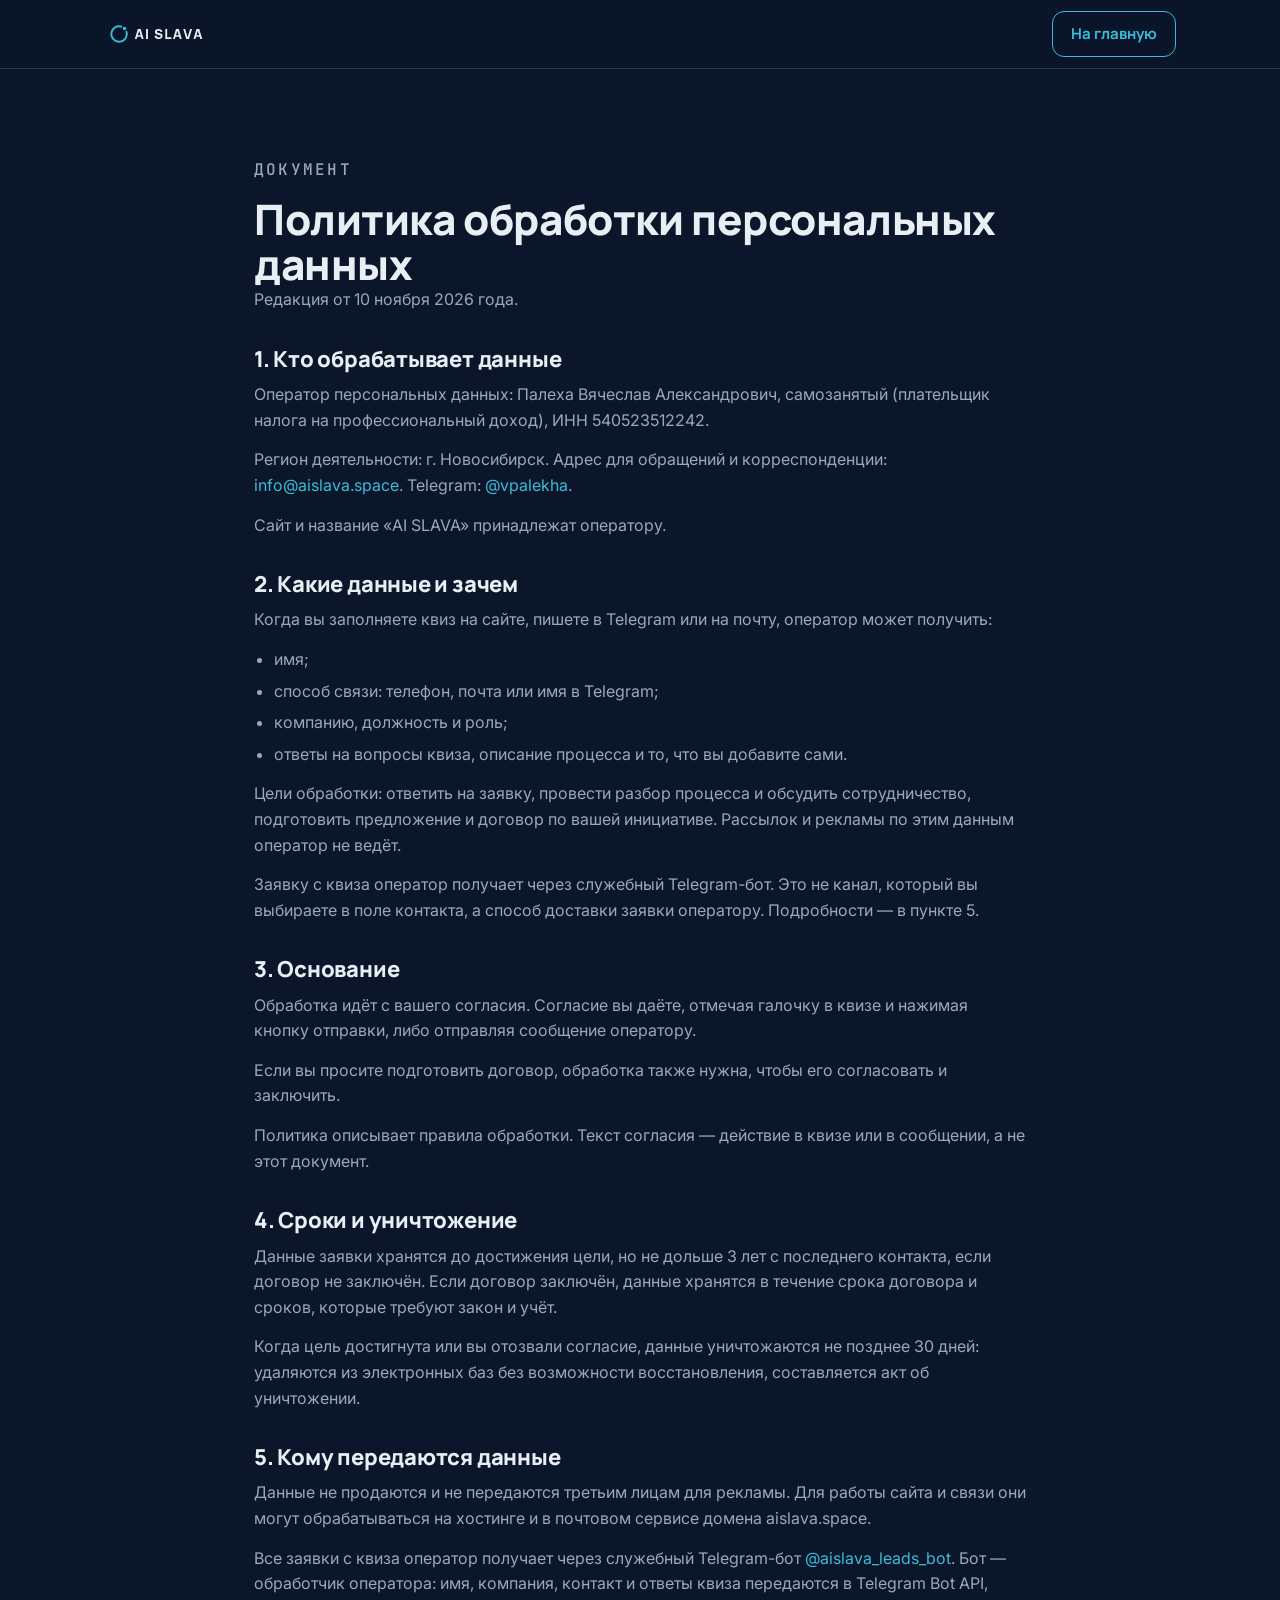
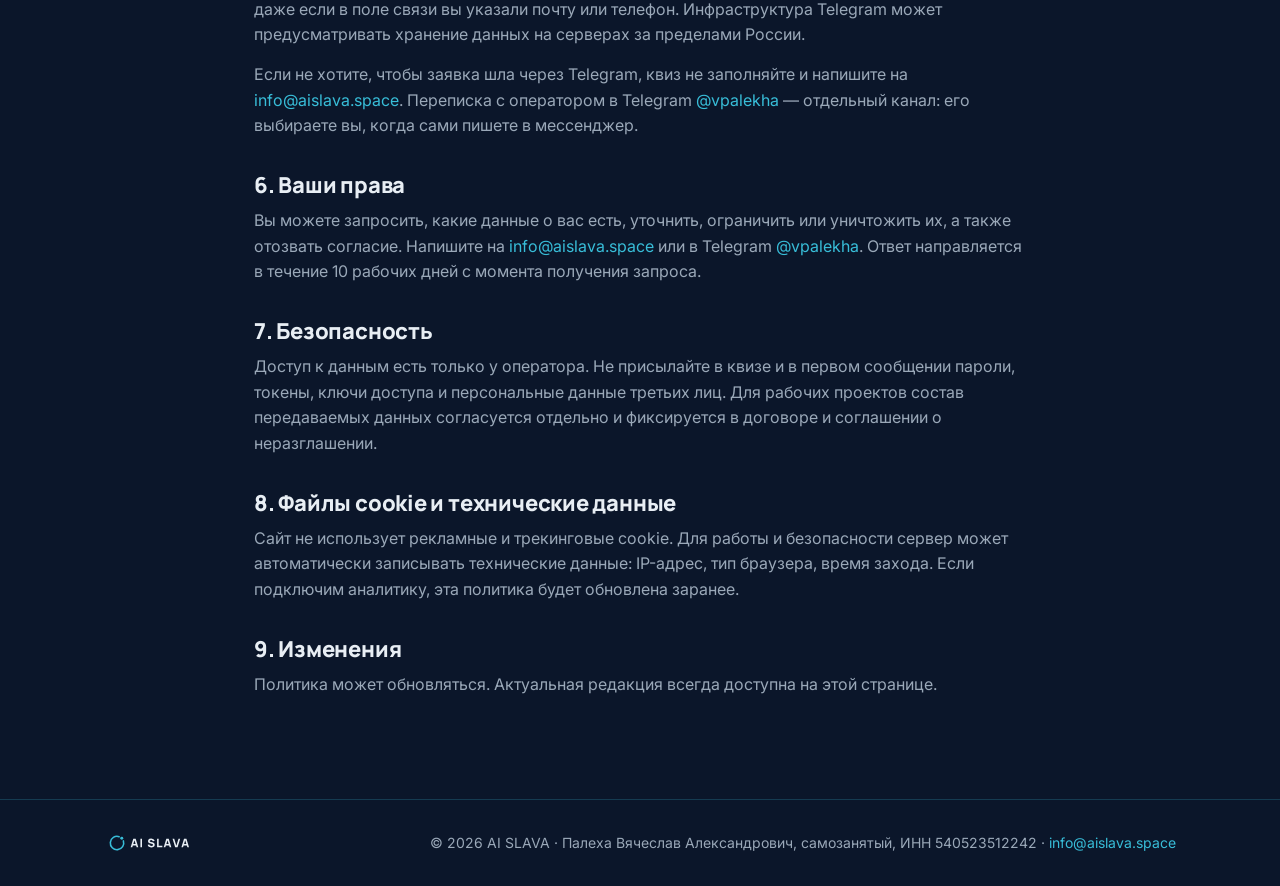
==== commit 6857564a: "Fix P1 audit items: mobile nav, quiz overlap, shorter hero, Telegram as processor. Co-authored-by: C" ====
--- a/privacy.html
+++ b/privacy.html
@@ -25,7 +25,7 @@
     <div class="wrap narrow doc">
       <p class="kicker">Документ</p>
       <h1 style="font-size:clamp(28px,4vw,42px)">Политика обработки персональных данных</h1>
-      <p class="fine">Редакция от 9 ноября 2026 года.</p>
+      <p class="fine">Редакция от 10 ноября 2026 года.</p>
 
       <h2>1. Кто обрабатывает данные</h2>
       <p>Оператор персональных данных: Палеха Вячеслав Александрович, самозанятый (плательщик налога на профессиональный доход), ИНН 540523512242.</p>
@@ -41,6 +41,7 @@
         <li>ответы на вопросы квиза, описание процесса и то, что вы добавите сами.</li>
       </ul>
       <p>Цели обработки: ответить на заявку, провести разбор процесса и обсудить сотрудничество, подготовить предложение и договор по вашей инициативе. Рассылок и рекламы по этим данным оператор не ведёт.</p>
+      <p>Заявку с квиза оператор получает через служебный Telegram-бот. Это не канал, который вы выбираете в поле контакта, а способ доставки заявки оператору. Подробности — в пункте 5.</p>
 
       <h2>3. Основание</h2>
       <p>Обработка идёт с вашего согласия. Согласие вы даёте, отмечая галочку в квизе и нажимая кнопку отправки, либо отправляя сообщение оператору.</p>
@@ -53,7 +54,8 @@
 
       <h2>5. Кому передаются данные</h2>
       <p>Данные не продаются и не передаются третьим лицам для рекламы. Для работы сайта и связи они могут обрабатываться на хостинге и в почтовом сервисе домена aislava.space.</p>
-      <p>Если вы сами выбираете связь через Telegram, вы соглашаетесь, что инфраструктура мессенджера может предусматривать хранение данных на серверах за пределами России. Это ваш выбор канала. Если так передавать данные не хотите, напишите на <a href="mailto:info@aislava.space">info@aislava.space</a>.</p>
+      <p>Все заявки с квиза оператор получает через служебный Telegram-бот <a href="https://t.me/aislava_leads_bot">@aislava_leads_bot</a>. Бот — обработчик оператора: имя, компания, контакт и ответы квиза передаются в Telegram Bot API, даже если в поле связи вы указали почту или телефон. Инфраструктура Telegram может предусматривать хранение данных на серверах за пределами России.</p>
+      <p>Если не хотите, чтобы заявка шла через Telegram, квиз не заполняйте и напишите на <a href="mailto:info@aislava.space">info@aislava.space</a>. Переписка с оператором в Telegram <a href="https://t.me/vpalekha">@vpalekha</a> — отдельный канал: его выбираете вы, когда сами пишете в мессенджер.</p>
 
       <h2>6. Ваши права</h2>
       <p>Вы можете запросить, какие данные о вас есть, уточнить, ограничить или уничтожить их, а также отозвать согласие. Напишите на <a href="mailto:info@aislava.space">info@aislava.space</a> или в Telegram <a href="https://t.me/vpalekha">@vpalekha</a>. Ответ направляется в течение 10 рабочих дней с момента получения запроса.</p>
--- a/styles.css
+++ b/styles.css
@@ -18,7 +18,7 @@
 }
 
 * { box-sizing: border-box; }
-html { scroll-behavior: smooth; scroll-padding-top: 84px; }
+html { scroll-behavior: smooth; scroll-padding-top: 100px; }
 body {
   margin: 0;
   background: var(--navy);
@@ -59,6 +59,11 @@
 .nav a { color: var(--slate); font-size: 15px; }
 .nav a:hover { color: var(--cloud); text-decoration: none; }
 .header .btn { padding: 10px 18px; font-size: 15px; }
+.nav-toggle { display: none; width: 44px; height: 44px; margin: 0; padding: 11px 10px; border: 1px solid var(--line); border-radius: 10px; background: transparent; cursor: pointer; flex-direction: column; justify-content: center; gap: 5px; }
+.nav-toggle span { display: block; height: 2px; background: var(--cloud); border-radius: 1px; transition: transform .15s, opacity .15s; }
+.nav-toggle[aria-expanded="true"] span:nth-child(1) { transform: translateY(7px) rotate(45deg); }
+.nav-toggle[aria-expanded="true"] span:nth-child(2) { opacity: 0; }
+.nav-toggle[aria-expanded="true"] span:nth-child(3) { transform: translateY(-7px) rotate(-45deg); }
 
 /* секции */
 .section { padding: 88px 0; }
@@ -71,7 +76,8 @@
   -webkit-mask-image: linear-gradient(90deg, transparent 35%, #000 100%); mask-image: linear-gradient(90deg, transparent 35%, #000 100%); }
 .hero .wrap { position: relative; }
 .hero h1 { max-width: 820px; }
-.hero .lead { margin: 24px 0 32px; }
+.hero .lead { margin: 24px 0 12px; }
+.hero-scope { max-width: 720px; margin: 0 0 28px; }
 .hero-actions { display: flex; gap: 14px; flex-wrap: wrap; align-items: center; margin-bottom: 14px; }
 .hero-note { margin-bottom: 36px; }
 :focus-visible { outline: 2px solid var(--cyan); outline-offset: 3px; border-radius: 4px; }
@@ -197,7 +203,22 @@
   .services-grid .service, .services-grid .service.wide { grid-column: span 1; }
   .services-grid .service.featured { grid-column: 1 / -1; grid-template-columns: 1fr; gap: 20px; }
   .founder-photos { grid-template-columns: 1fr 1fr; max-width: 560px; }
-  .nav { display: none; }
+  .nav-toggle { display: flex; flex-shrink: 0; }
+  .nav {
+    display: none;
+    position: absolute;
+    top: 68px;
+    left: 0;
+    right: 0;
+    flex-direction: column;
+    gap: 0;
+    padding: 8px 24px 16px;
+    background: rgba(11, 22, 42, .98);
+    border-bottom: 1px solid var(--line);
+    z-index: 11;
+  }
+  .header.is-open .nav { display: flex; }
+  .nav a { padding: 14px 0; font-size: 16px; border-bottom: 1px solid var(--line); }
 }
 @media (max-width: 600px) {
   .header .btn { font-size: 13px; padding: 8px 12px; }
@@ -287,11 +308,14 @@
 .case { align-items: start; }
 .case-cover { display: none; }
 
+#quiz, #quiz-app, #automate, #process, #case, #terms, #about, #contacts {
+  scroll-margin-top: 100px;
+}
 .quiz-wrap { display: grid; grid-template-columns: 1fr 1.15fr; gap: 36px; align-items: start; }
 .quiz-side { margin-top: 28px; display: grid; gap: 18px; }
 .quiz-next { background: var(--panel); border: 1px solid var(--line); border-radius: 16px; padding: 22px; }
 .quiz-next h3 { margin-bottom: 12px; }
-.quiz-card { background: #F4F7FB; color: #0B162A; border-radius: 18px; padding: 28px; min-height: 420px; }
+.quiz-card { position: relative; z-index: 11; background: #F4F7FB; color: #0B162A; border-radius: 18px; padding: 28px; min-height: 420px; }
 .quiz-card h3 { color: #0B162A; margin: 8px 0 16px; font-size: 24px; }
 .quiz-card .muted, .quiz-card .fine { color: #5B6B7C; }
 .quiz-card .kicker { color: #0B7A8F; }
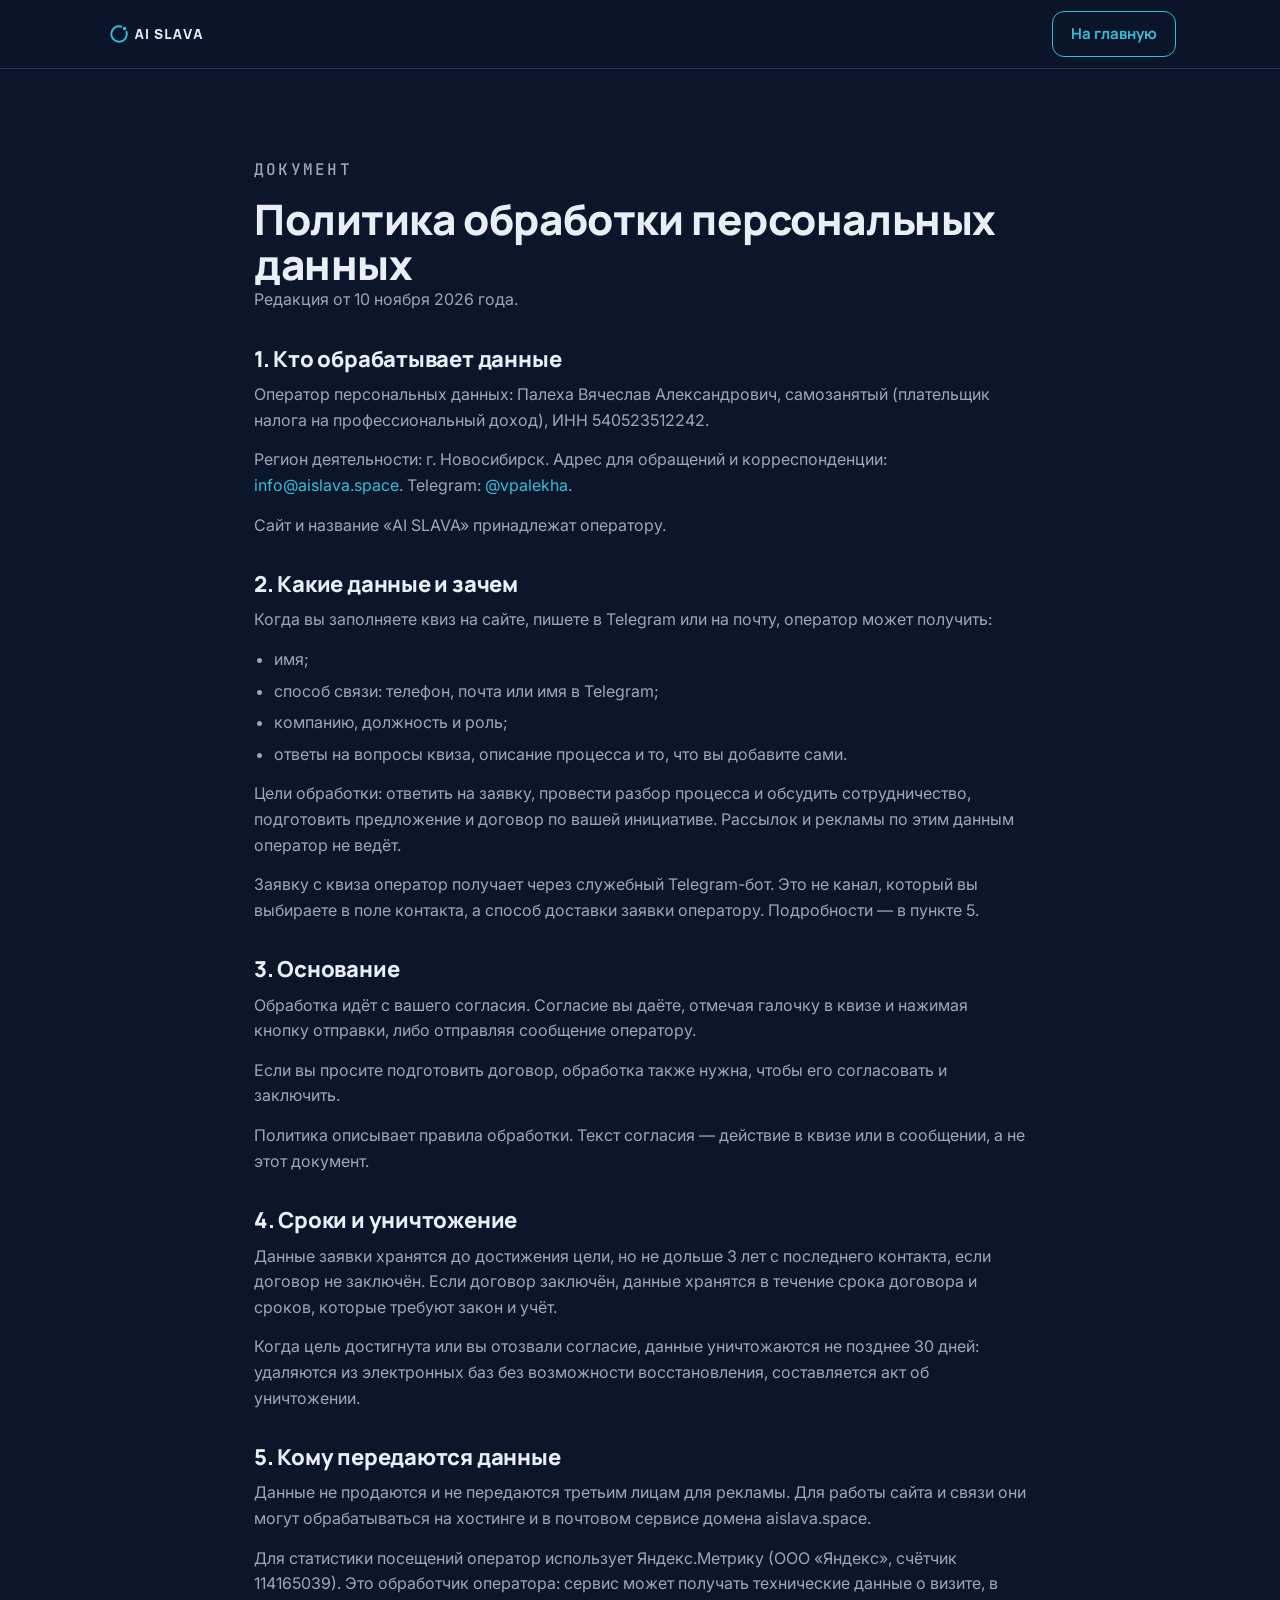
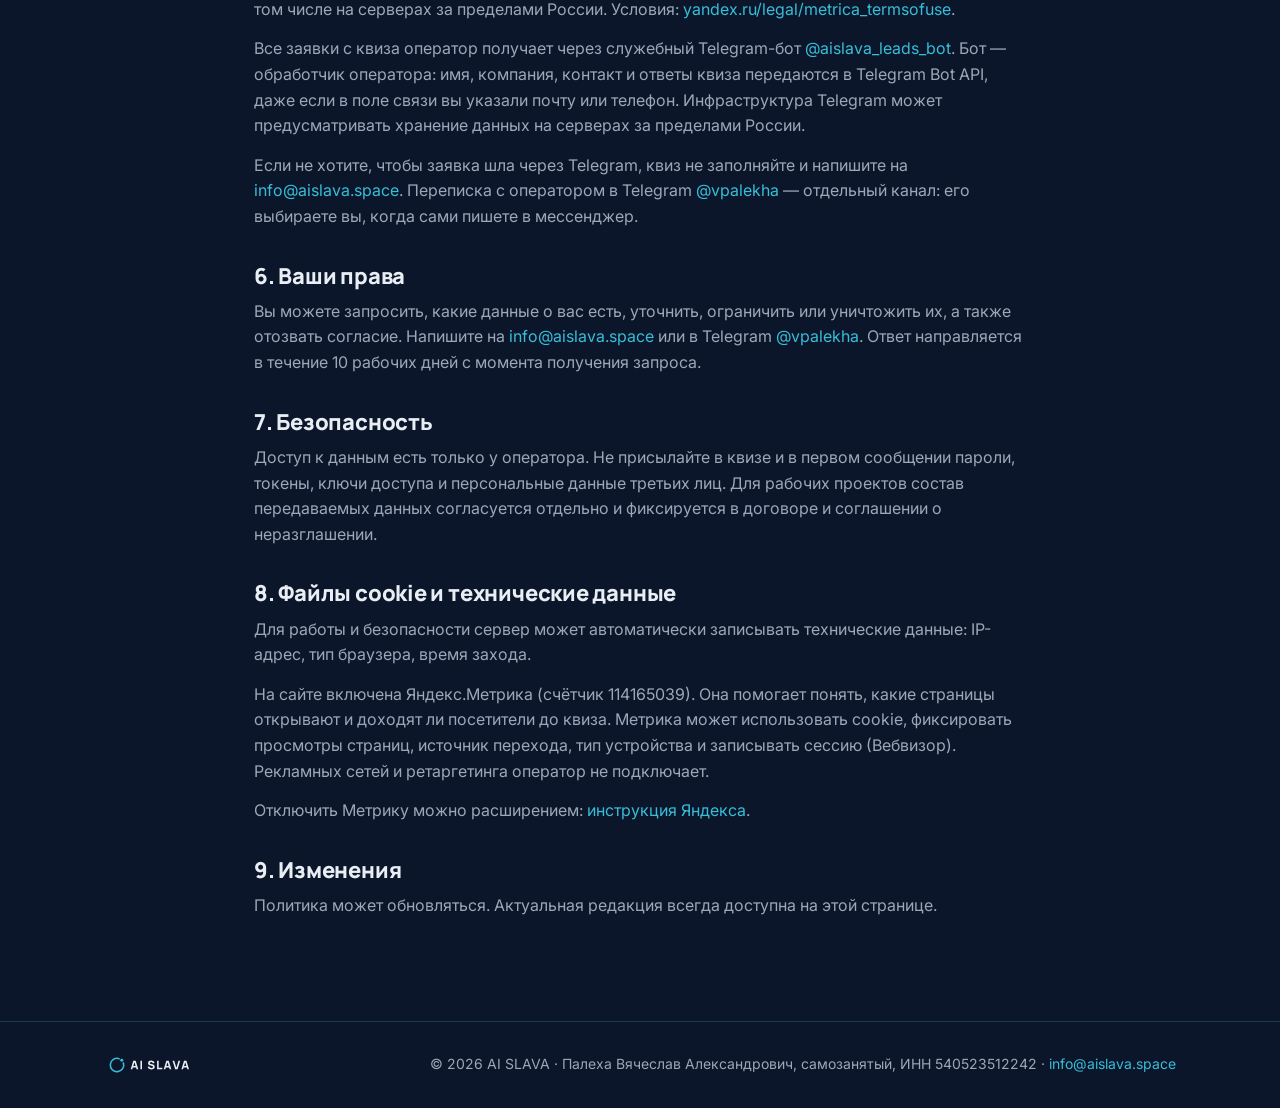
==== commit edd5e1e1: "Install Yandex Metrika 114165039 and document it in the privacy policy. Co-authored-by: Cursor <curs" ====
--- a/privacy.html
+++ b/privacy.html
@@ -10,6 +10,7 @@
   <link rel="canonical" href="https://aislava.space/privacy.html">
   <link rel="icon" href="assets/logo/ai-slava-mark-on-dark.svg" type="image/svg+xml">
   <link rel="stylesheet" href="styles.css">
+  <script src="metrika.js"></script>
 </head>
 <body>
 
@@ -54,6 +55,7 @@
 
       <h2>5. Кому передаются данные</h2>
       <p>Данные не продаются и не передаются третьим лицам для рекламы. Для работы сайта и связи они могут обрабатываться на хостинге и в почтовом сервисе домена aislava.space.</p>
+      <p>Для статистики посещений оператор использует Яндекс.Метрику (ООО «Яндекс», счётчик 114165039). Это обработчик оператора: сервис может получать технические данные о визите, в том числе на серверах за пределами России. Условия: <a href="https://yandex.ru/legal/metrica_termsofuse/" target="_blank" rel="noopener">yandex.ru/legal/metrica_termsofuse</a>.</p>
       <p>Все заявки с квиза оператор получает через служебный Telegram-бот <a href="https://t.me/aislava_leads_bot">@aislava_leads_bot</a>. Бот — обработчик оператора: имя, компания, контакт и ответы квиза передаются в Telegram Bot API, даже если в поле связи вы указали почту или телефон. Инфраструктура Telegram может предусматривать хранение данных на серверах за пределами России.</p>
       <p>Если не хотите, чтобы заявка шла через Telegram, квиз не заполняйте и напишите на <a href="mailto:info@aislava.space">info@aislava.space</a>. Переписка с оператором в Telegram <a href="https://t.me/vpalekha">@vpalekha</a> — отдельный канал: его выбираете вы, когда сами пишете в мессенджер.</p>
 
@@ -64,7 +66,9 @@
       <p>Доступ к данным есть только у оператора. Не присылайте в квизе и в первом сообщении пароли, токены, ключи доступа и персональные данные третьих лиц. Для рабочих проектов состав передаваемых данных согласуется отдельно и фиксируется в договоре и соглашении о неразглашении.</p>
 
       <h2>8. Файлы cookie и технические данные</h2>
-      <p>Сайт не использует рекламные и трекинговые cookie. Для работы и безопасности сервер может автоматически записывать технические данные: IP-адрес, тип браузера, время захода. Если подключим аналитику, эта политика будет обновлена заранее.</p>
+      <p>Для работы и безопасности сервер может автоматически записывать технические данные: IP-адрес, тип браузера, время захода.</p>
+      <p>На сайте включена Яндекс.Метрика (счётчик 114165039). Она помогает понять, какие страницы открывают и доходят ли посетители до квиза. Метрика может использовать cookie, фиксировать просмотры страниц, источник перехода, тип устройства и записывать сессию (Вебвизор). Рекламных сетей и ретаргетинга оператор не подключает.</p>
+      <p>Отключить Метрику можно расширением: <a href="https://yandex.ru/support/metrica/general/opt-out.html" target="_blank" rel="noopener">инструкция Яндекса</a>.</p>
 
       <h2>9. Изменения</h2>
       <p>Политика может обновляться. Актуальная редакция всегда доступна на этой странице.</p>
@@ -79,5 +83,6 @@
   </div>
 </footer>
 
+<noscript><div><img src="https://mc.yandex.ru/watch/114165039" style="position:absolute;left:-9999px" alt=""></div></noscript>
 </body>
 </html>
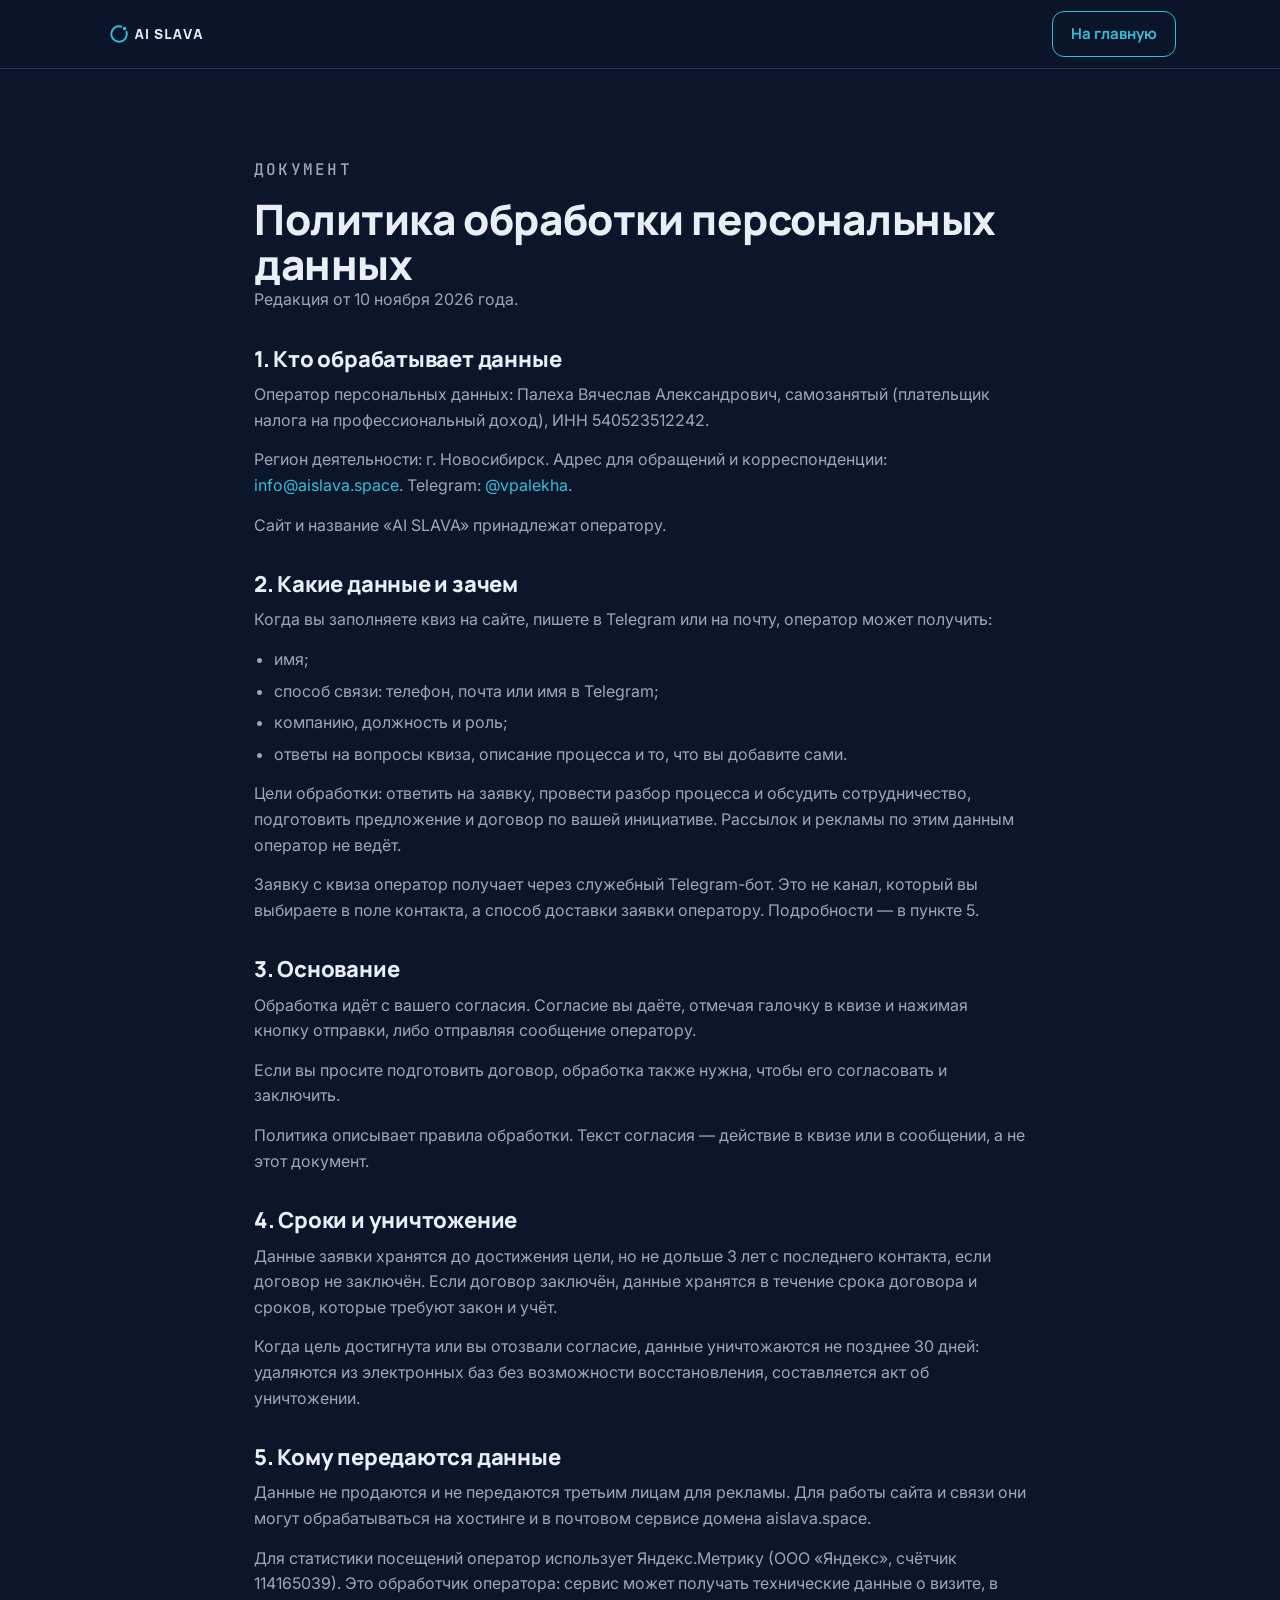
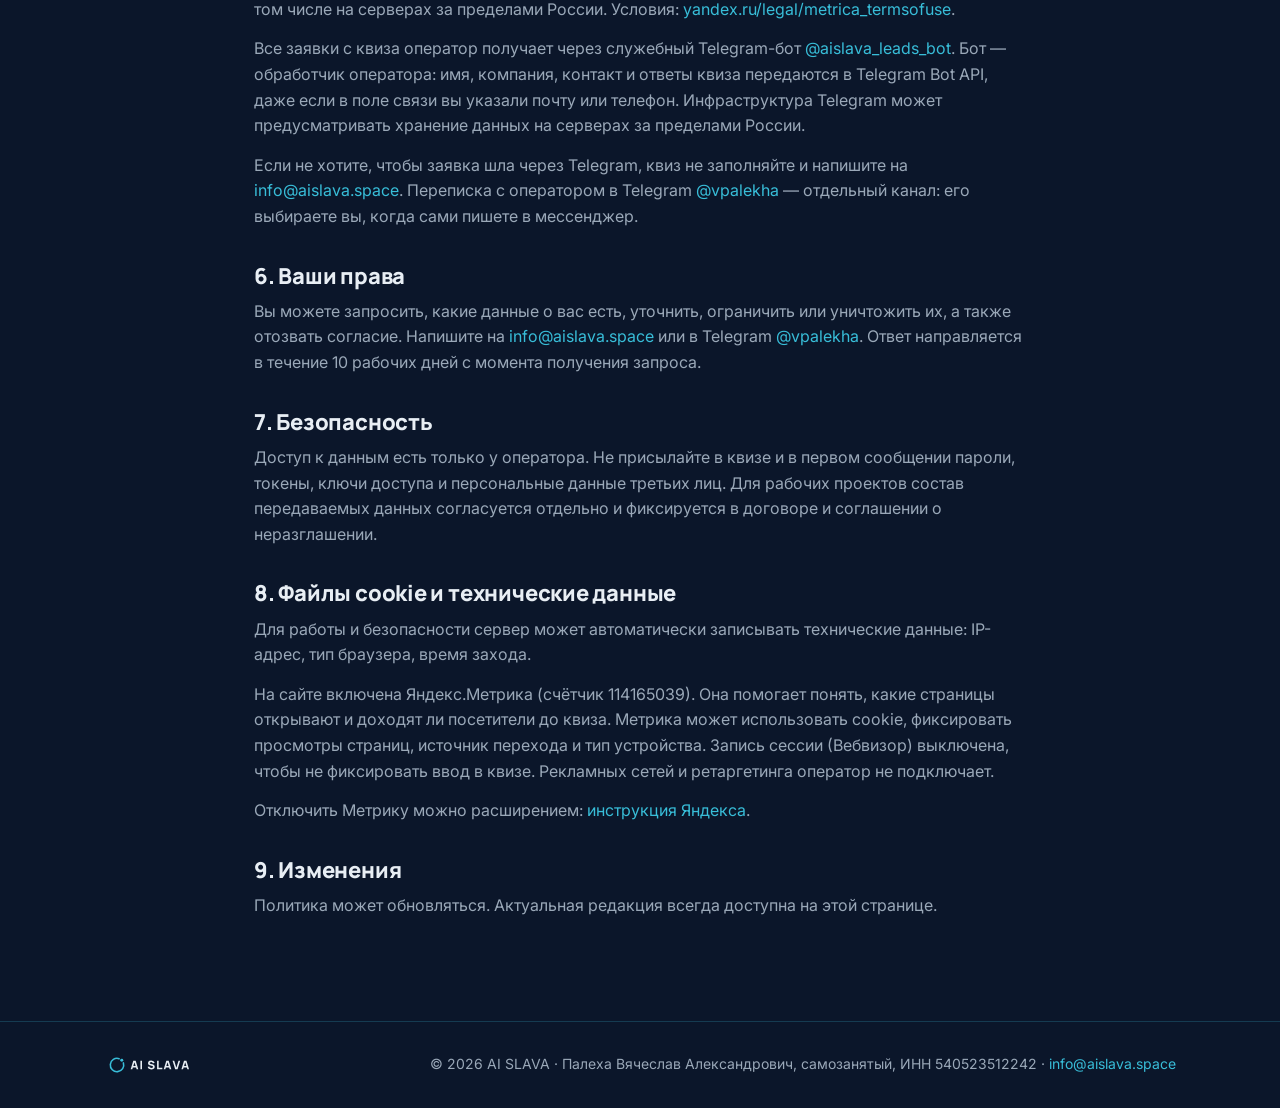
==== commit f355ad2c: "Harden the public quiz: cap field length, drop Webvisor, and block iframe embedding. Co-authored-by:" ====
--- a/privacy.html
+++ b/privacy.html
@@ -7,6 +7,8 @@
   <meta name="description" content="Как AI SLAVA обрабатывает персональные данные, которые вы оставляете в квизе, в Telegram или на почте.">
   <meta name="theme-color" content="#0B162A">
   <meta name="robots" content="index, follow">
+  <meta http-equiv="Content-Security-Policy" content="frame-ancestors 'none'">
+  <script>if (window.top !== window.self) { try { window.top.location = window.self.location; } catch (e) {} }</script>
   <link rel="canonical" href="https://aislava.space/privacy.html">
   <link rel="icon" href="assets/logo/ai-slava-mark-on-dark.svg" type="image/svg+xml">
   <link rel="stylesheet" href="styles.css">
@@ -67,7 +69,7 @@
 
       <h2>8. Файлы cookie и технические данные</h2>
       <p>Для работы и безопасности сервер может автоматически записывать технические данные: IP-адрес, тип браузера, время захода.</p>
-      <p>На сайте включена Яндекс.Метрика (счётчик 114165039). Она помогает понять, какие страницы открывают и доходят ли посетители до квиза. Метрика может использовать cookie, фиксировать просмотры страниц, источник перехода, тип устройства и записывать сессию (Вебвизор). Рекламных сетей и ретаргетинга оператор не подключает.</p>
+      <p>На сайте включена Яндекс.Метрика (счётчик 114165039). Она помогает понять, какие страницы открывают и доходят ли посетители до квиза. Метрика может использовать cookie, фиксировать просмотры страниц, источник перехода и тип устройства. Запись сессии (Вебвизор) выключена, чтобы не фиксировать ввод в квизе. Рекламных сетей и ретаргетинга оператор не подключает.</p>
       <p>Отключить Метрику можно расширением: <a href="https://yandex.ru/support/metrica/general/opt-out.html" target="_blank" rel="noopener">инструкция Яндекса</a>.</p>
 
       <h2>9. Изменения</h2>
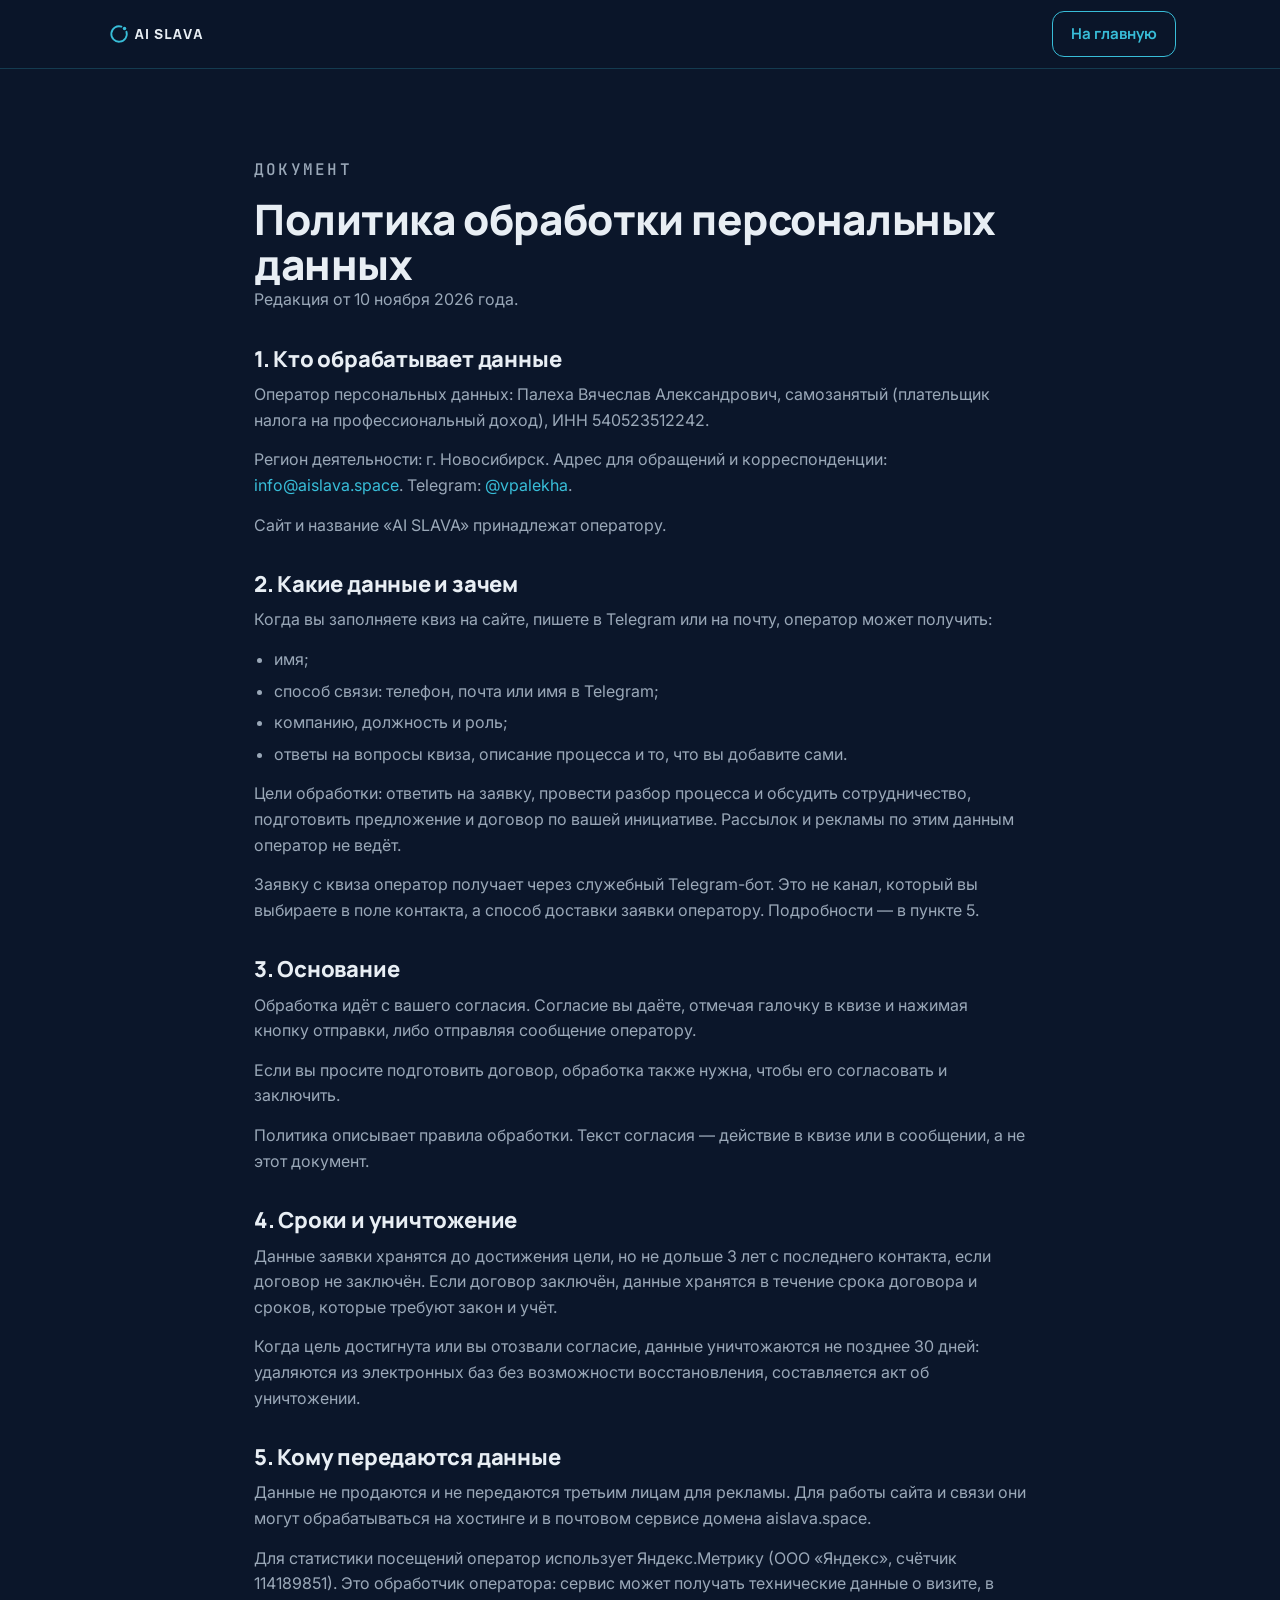
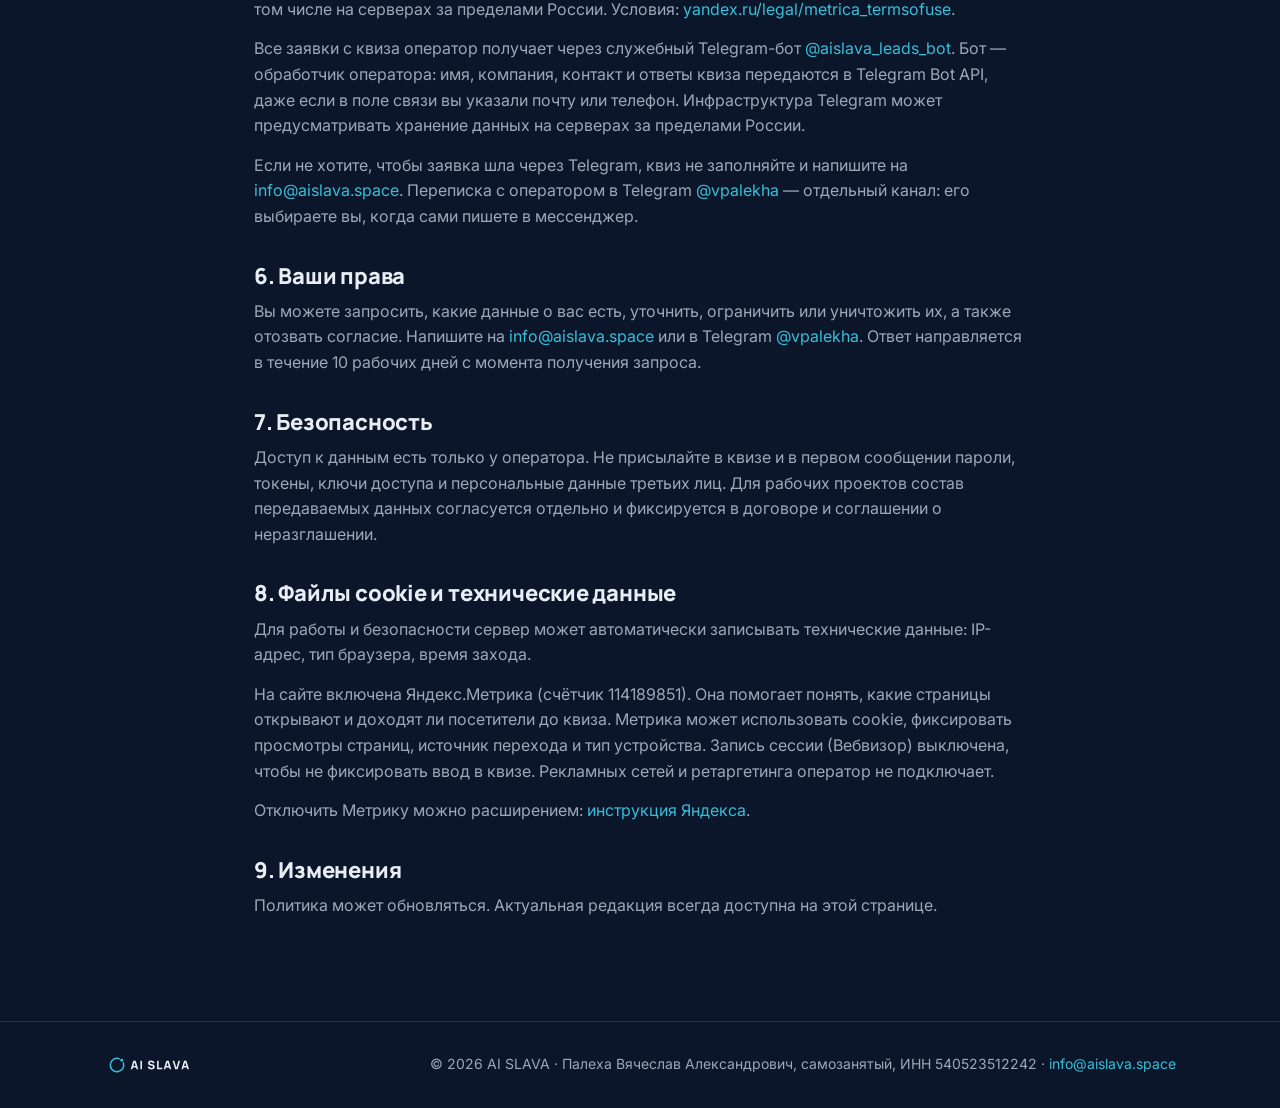
==== commit 03cf11e2: "Switch Metrika to counter 114189851 under the site owner account." ====
--- a/privacy.html
+++ b/privacy.html
@@ -1,4 +1,4 @@
-<!DOCTYPE html>
+﻿<!DOCTYPE html>
 <html lang="ru">
 <head>
   <meta charset="utf-8">
@@ -57,7 +57,7 @@
 
       <h2>5. Кому передаются данные</h2>
       <p>Данные не продаются и не передаются третьим лицам для рекламы. Для работы сайта и связи они могут обрабатываться на хостинге и в почтовом сервисе домена aislava.space.</p>
-      <p>Для статистики посещений оператор использует Яндекс.Метрику (ООО «Яндекс», счётчик 114165039). Это обработчик оператора: сервис может получать технические данные о визите, в том числе на серверах за пределами России. Условия: <a href="https://yandex.ru/legal/metrica_termsofuse/" target="_blank" rel="noopener">yandex.ru/legal/metrica_termsofuse</a>.</p>
+      <p>Для статистики посещений оператор использует Яндекс.Метрику (ООО «Яндекс», счётчик 114189851). Это обработчик оператора: сервис может получать технические данные о визите, в том числе на серверах за пределами России. Условия: <a href="https://yandex.ru/legal/metrica_termsofuse/" target="_blank" rel="noopener">yandex.ru/legal/metrica_termsofuse</a>.</p>
       <p>Все заявки с квиза оператор получает через служебный Telegram-бот <a href="https://t.me/aislava_leads_bot">@aislava_leads_bot</a>. Бот — обработчик оператора: имя, компания, контакт и ответы квиза передаются в Telegram Bot API, даже если в поле связи вы указали почту или телефон. Инфраструктура Telegram может предусматривать хранение данных на серверах за пределами России.</p>
       <p>Если не хотите, чтобы заявка шла через Telegram, квиз не заполняйте и напишите на <a href="mailto:info@aislava.space">info@aislava.space</a>. Переписка с оператором в Telegram <a href="https://t.me/vpalekha">@vpalekha</a> — отдельный канал: его выбираете вы, когда сами пишете в мессенджер.</p>
 
@@ -69,7 +69,7 @@
 
       <h2>8. Файлы cookie и технические данные</h2>
       <p>Для работы и безопасности сервер может автоматически записывать технические данные: IP-адрес, тип браузера, время захода.</p>
-      <p>На сайте включена Яндекс.Метрика (счётчик 114165039). Она помогает понять, какие страницы открывают и доходят ли посетители до квиза. Метрика может использовать cookie, фиксировать просмотры страниц, источник перехода и тип устройства. Запись сессии (Вебвизор) выключена, чтобы не фиксировать ввод в квизе. Рекламных сетей и ретаргетинга оператор не подключает.</p>
+      <p>На сайте включена Яндекс.Метрика (счётчик 114189851). Она помогает понять, какие страницы открывают и доходят ли посетители до квиза. Метрика может использовать cookie, фиксировать просмотры страниц, источник перехода и тип устройства. Запись сессии (Вебвизор) выключена, чтобы не фиксировать ввод в квизе. Рекламных сетей и ретаргетинга оператор не подключает.</p>
       <p>Отключить Метрику можно расширением: <a href="https://yandex.ru/support/metrica/general/opt-out.html" target="_blank" rel="noopener">инструкция Яндекса</a>.</p>
 
       <h2>9. Изменения</h2>
@@ -85,6 +85,6 @@
   </div>
 </footer>
 
-<noscript><div><img src="https://mc.yandex.ru/watch/114165039" style="position:absolute;left:-9999px" alt=""></div></noscript>
+<noscript><div><img src="https://mc.yandex.ru/watch/114189851" style="position:absolute;left:-9999px" alt=""></div></noscript>
 </body>
 </html>
--- a/styles.css
+++ b/styles.css
@@ -303,6 +303,18 @@
 .auto img { width: 48px; height: 48px; margin-bottom: 14px; }
 .auto p { color: var(--slate); font-size: 15px; margin: 0 0 10px; }
 .auto p b { color: var(--cloud); font-weight: 600; }
+.auto-more { margin-top: 24px; }
+.auto-more-grid { display: grid; grid-template-columns: 1fr 1fr 1fr; gap: 16px; margin: 8px 0 18px; }
+.auto.compact { padding: 20px; }
+.auto.compact img { width: 40px; height: 40px; margin-bottom: 10px; }
+.auto.compact h3 { font-size: 18px; margin-bottom: 8px; }
+.auto.compact p { margin: 0; font-size: 14px; }
+.case-hero { padding-bottom: 48px; }
+.case-doc h2 { margin: 36px 0 14px; font-size: clamp(22px, 2.8vw, 28px); }
+.case-doc h2:first-child { margin-top: 0; }
+@media (max-width: 900px) {
+  .auto-more-grid { grid-template-columns: 1fr; }
+}
 .scheme { margin: 0 0 28px; border: 1px solid var(--line); border-radius: 16px; overflow: hidden; background: var(--panel); }
 .scheme img { width: 100%; height: auto; display: block; }
 .case { align-items: start; }
